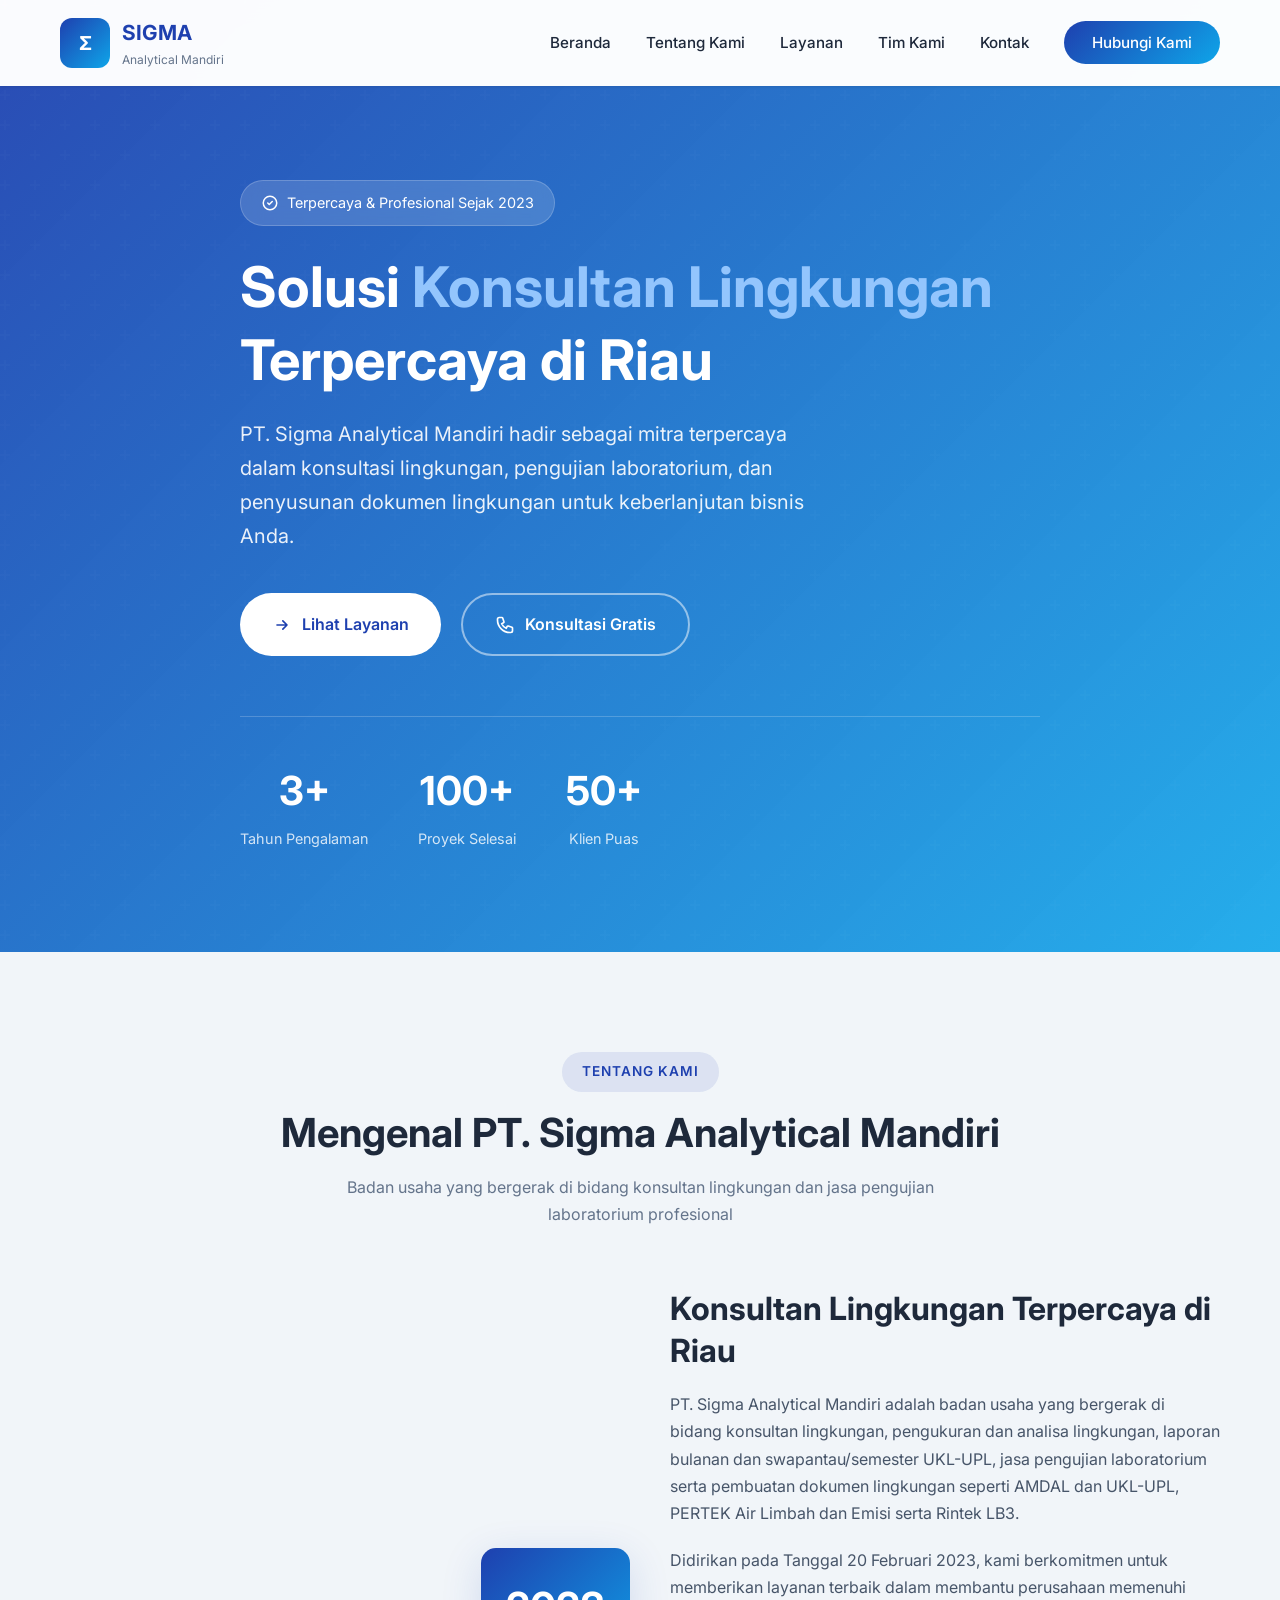
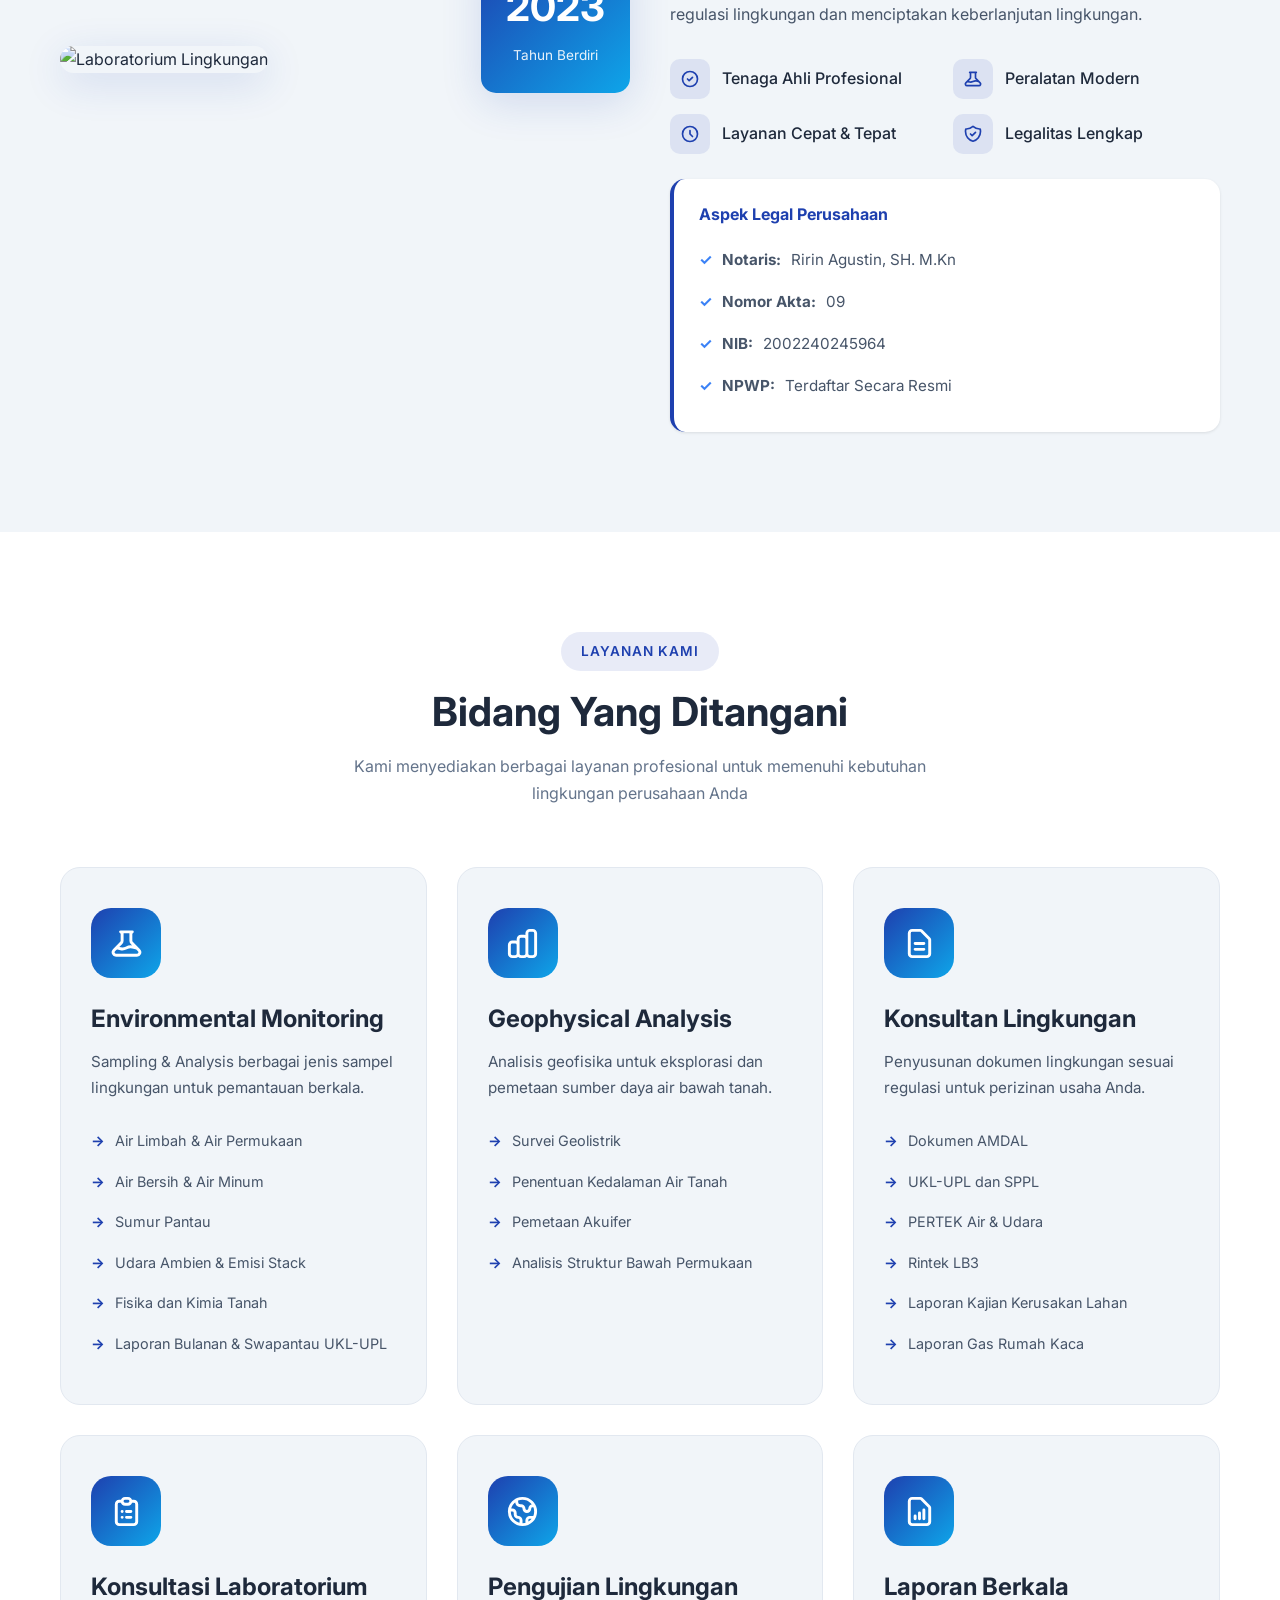
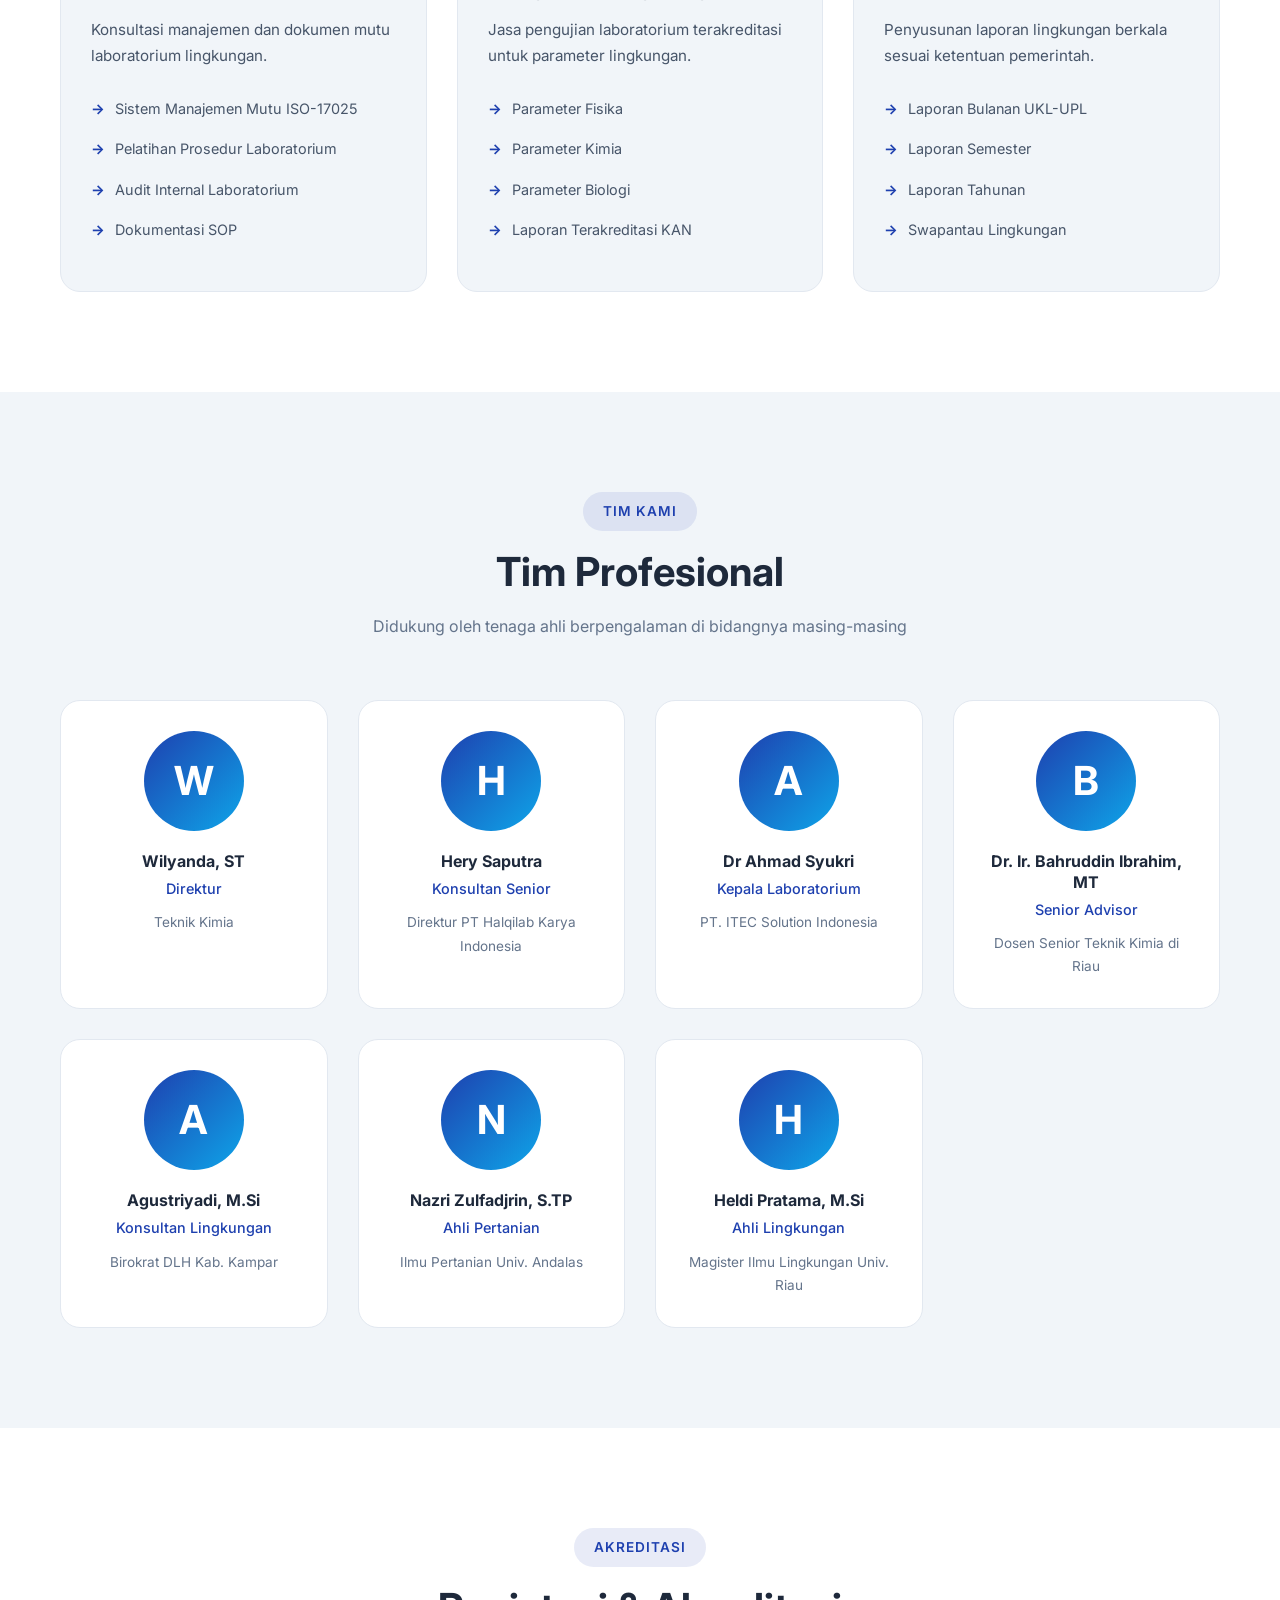
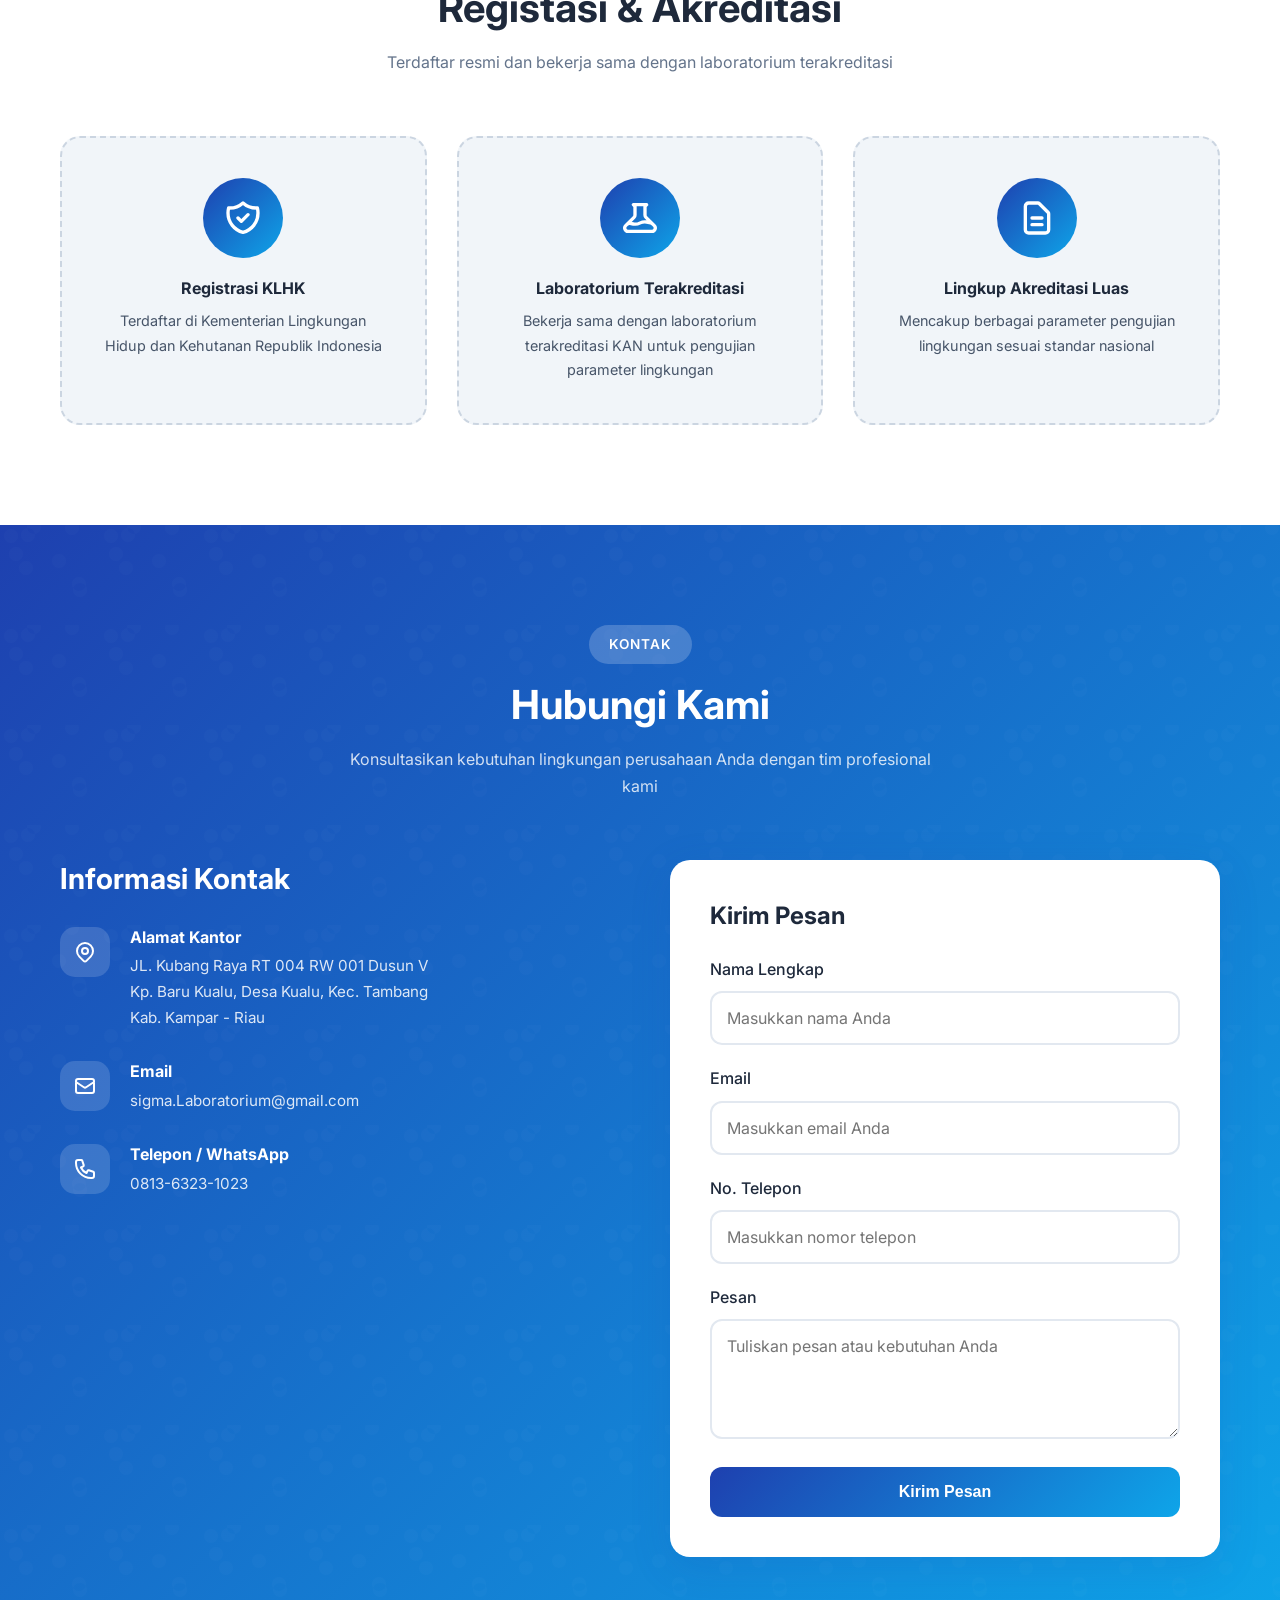
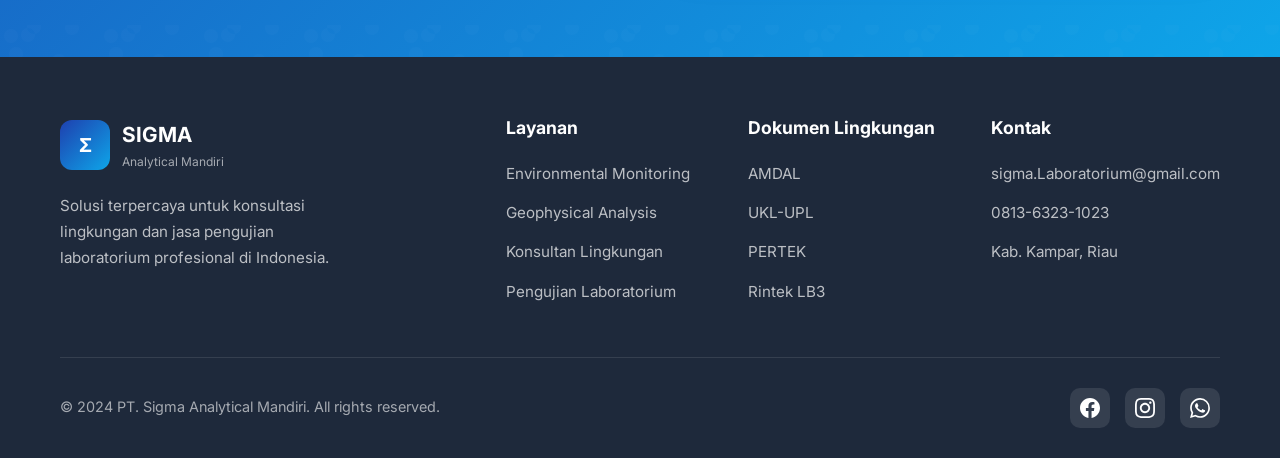
==== index.html @ 0277a12b "Add files via upload" ====
<!DOCTYPE html>
<html lang="id">
<head>
    <meta charset="UTF-8">
    <meta name="viewport" content="width=device-width, initial-scale=1.0">
    <meta name="description" content="PT. Sigma Analytical Mandiri - Konsultan Lingkungan, Pengukuran dan Analisa Lingkungan, Jasa Pengujian Laboratorium dan Pembuatan Dokumen Lingkungan">
    <meta name="keywords" content="konsultan lingkungan, laboratorium, AMDAL, UKL-UPL, pengujian lingkungan, Riau, Indonesia">
    <title>PT. Sigma Analytical Mandiri | Konsultan Lingkungan & Laboratorium</title>
    <link rel="stylesheet" href="styles.css">
    <link rel="preconnect" href="https://fonts.googleapis.com">
    <link rel="preconnect" href="https://fonts.gstatic.com" crossorigin>
    <link href="https://fonts.googleapis.com/css2?family=Inter:wght@400;500;600;700&display=swap" rel="stylesheet">
    <style>
        body {
            font-family: 'Inter', 'Segoe UI', Tahoma, Geneva, Verdana, sans-serif;
        }
    </style>
<script src="https://sites.super.myninja.ai/_assets/ninja-daytona-script.js"></script>
</head>
<body>
    <!-- Navigation -->
    <nav class="navbar">
        <div class="nav-container">
            <a href="#" class="logo">
                <div class="logo-icon">Σ</div>
                <div class="logo-text">
                    SIGMA
                    <span>Analytical Mandiri</span>
                </div>
            </a>
            <ul class="nav-links">
                <li><a href="#beranda">Beranda</a></li>
                <li><a href="#tentang">Tentang Kami</a></li>
                <li><a href="#layanan">Layanan</a></li>
                <li><a href="#tim">Tim Kami</a></li>
                <li><a href="#kontak">Kontak</a></li>
                <li><a href="#kontak" class="nav-cta">Hubungi Kami</a></li>
            </ul>
            <div class="mobile-menu-btn" onclick="toggleMenu()">
                <span></span>
                <span></span>
                <span></span>
            </div>
        </div>
    </nav>

    <!-- Hero Section -->
    <section id="beranda" class="hero">
        <div class="container">
            <div class="hero-content">
                <div class="hero-badge">
                    <svg xmlns="http://www.w3.org/2000/svg" fill="none" viewBox="0 0 24 24" stroke="currentColor">
                        <path stroke-linecap="round" stroke-linejoin="round" stroke-width="2" d="M9 12l2 2 4-4m6 2a9 9 0 11-18 0 9 9 0 0118 0z" />
                    </svg>
                    Terpercaya & Profesional Sejak 2023
                </div>
                <h1>Solusi <span>Konsultan Lingkungan</span> Terpercaya di Riau</h1>
                <p class="hero-description">
                    PT. Sigma Analytical Mandiri hadir sebagai mitra terpercaya dalam konsultasi lingkungan, 
                    pengujian laboratorium, dan penyusunan dokumen lingkungan untuk keberlanjutan bisnis Anda.
                </p>
                <div class="hero-buttons">
                    <a href="#layanan" class="btn btn-primary">
                        <svg xmlns="http://www.w3.org/2000/svg" width="20" height="20" fill="none" viewBox="0 0 24 24" stroke="currentColor">
                            <path stroke-linecap="round" stroke-linejoin="round" stroke-width="2" d="M13 7l5 5m0 0l-5 5m5-5H6" />
                        </svg>
                        Lihat Layanan
                    </a>
                    <a href="#kontak" class="btn btn-secondary">
                        <svg xmlns="http://www.w3.org/2000/svg" width="20" height="20" fill="none" viewBox="0 0 24 24" stroke="currentColor">
                            <path stroke-linecap="round" stroke-linejoin="round" stroke-width="2" d="M3 5a2 2 0 012-2h3.28a1 1 0 01.948.684l1.498 4.493a1 1 0 01-.502 1.21l-2.257 1.13a11.042 11.042 0 005.516 5.516l1.13-2.257a1 1 0 011.21-.502l4.493 1.498a1 1 0 01.684.949V19a2 2 0 01-2 2h-1C9.716 21 3 14.284 3 6V5z" />
                        </svg>
                        Konsultasi Gratis
                    </a>
                </div>
                <div class="hero-stats">
                    <div class="stat-item">
                        <span class="stat-number">3+</span>
                        <span class="stat-label">Tahun Pengalaman</span>
                    </div>
                    <div class="stat-item">
                        <span class="stat-number">100+</span>
                        <span class="stat-label">Proyek Selesai</span>
                    </div>
                    <div class="stat-item">
                        <span class="stat-number">50+</span>
                        <span class="stat-label">Klien Puas</span>
                    </div>
                </div>
            </div>
        </div>
    </section>

    <!-- About Section -->
    <section id="tentang" class="about">
        <div class="container">
            <div class="section-header">
                <span class="section-tag">Tentang Kami</span>
                <h2>Mengenal PT. Sigma Analytical Mandiri</h2>
                <p>Badan usaha yang bergerak di bidang konsultan lingkungan dan jasa pengujian laboratorium profesional</p>
            </div>
            <div class="about-grid">
                <div class="about-image">
                    <img src="https://images.unsplash.com/photo-1581091226825-a6a2ccae6645?ixlib=rb-4.0.3&auto=format&fit=crop&w=800&q=80" alt="Laboratorium Lingkungan">
                    <div class="about-image-badge">
                        <span class="number">2023</span>
                        <span class="text">Tahun Berdiri</span>
                    </div>
                </div>
                <div class="about-content">
                    <h3>Konsultan Lingkungan Terpercaya di Riau</h3>
                    <p>
                        PT. Sigma Analytical Mandiri adalah badan usaha yang bergerak di bidang konsultan lingkungan, 
                        pengukuran dan analisa lingkungan, laporan bulanan dan swapantau/semester UKL-UPL, jasa pengujian 
                        laboratorium serta pembuatan dokumen lingkungan seperti AMDAL dan UKL-UPL, PERTEK Air Limbah dan 
                        Emisi serta Rintek LB3.
                    </p>
                    <p>
                        Didirikan pada Tanggal 20 Februari 2023, kami berkomitmen untuk memberikan layanan terbaik 
                        dalam membantu perusahaan memenuhi regulasi lingkungan dan menciptakan keberlanjutan lingkungan.
                    </p>
                    <div class="about-features">
                        <div class="feature-item">
                            <div class="feature-icon">
                                <svg xmlns="http://www.w3.org/2000/svg" width="20" height="20" fill="none" viewBox="0 0 24 24" stroke="currentColor">
                                    <path stroke-linecap="round" stroke-linejoin="round" stroke-width="2" d="M9 12l2 2 4-4m6 2a9 9 0 11-18 0 9 9 0 0118 0z" />
                                </svg>
                            </div>
                            <span>Tenaga Ahli Profesional</span>
                        </div>
                        <div class="feature-item">
                            <div class="feature-icon">
                                <svg xmlns="http://www.w3.org/2000/svg" width="20" height="20" fill="none" viewBox="0 0 24 24" stroke="currentColor">
                                    <path stroke-linecap="round" stroke-linejoin="round" stroke-width="2" d="M19.428 15.428a2 2 0 00-1.022-.547l-2.387-.477a6 6 0 00-3.86.517l-.318.158a6 6 0 01-3.86.517L6.05 15.21a2 2 0 00-1.806.547M8 4h8l-1 1v5.172a2 2 0 00.586 1.414l5 5c1.26 1.26.367 3.414-1.415 3.414H4.828c-1.782 0-2.674-2.154-1.414-3.414l5-5A2 2 0 009 10.172V5L8 4z" />
                                </svg>
                            </div>
                            <span>Peralatan Modern</span>
                        </div>
                        <div class="feature-item">
                            <div class="feature-icon">
                                <svg xmlns="http://www.w3.org/2000/svg" width="20" height="20" fill="none" viewBox="0 0 24 24" stroke="currentColor">
                                    <path stroke-linecap="round" stroke-linejoin="round" stroke-width="2" d="M12 8v4l3 3m6-3a9 9 0 11-18 0 9 9 0 0118 0z" />
                                </svg>
                            </div>
                            <span>Layanan Cepat & Tepat</span>
                        </div>
                        <div class="feature-item">
                            <div class="feature-icon">
                                <svg xmlns="http://www.w3.org/2000/svg" width="20" height="20" fill="none" viewBox="0 0 24 24" stroke="currentColor">
                                    <path stroke-linecap="round" stroke-linejoin="round" stroke-width="2" d="M9 12l2 2 4-4m5.618-4.016A11.955 11.955 0 0112 2.944a11.955 11.955 0 01-8.618 3.04A12.02 12.02 0 003 9c0 5.591 3.824 10.29 9 11.622 5.176-1.332 9-6.03 9-11.622 0-1.042-.133-2.052-.382-3.016z" />
                                </svg>
                            </div>
                            <span>Legalitas Lengkap</span>
                        </div>
                    </div>
                    <div class="legal-info">
                        <h4>Aspek Legal Perusahaan</h4>
                        <ul>
                            <li><strong>Notaris:</strong> Ririn Agustin, SH. M.Kn</li>
                            <li><strong>Nomor Akta:</strong> 09</li>
                            <li><strong>NIB:</strong> 2002240245964</li>
                            <li><strong>NPWP:</strong> Terdaftar Secara Resmi</li>
                        </ul>
                    </div>
                </div>
            </div>
        </div>
    </section>

    <!-- Services Section -->
    <section id="layanan" class="services">
        <div class="container">
            <div class="section-header">
                <span class="section-tag">Layanan Kami</span>
                <h2>Bidang Yang Ditangani</h2>
                <p>Kami menyediakan berbagai layanan profesional untuk memenuhi kebutuhan lingkungan perusahaan Anda</p>
            </div>
            <div class="services-grid">
                <!-- Service 1 -->
                <div class="service-card">
                    <div class="service-icon">
                        <svg xmlns="http://www.w3.org/2000/svg" fill="none" viewBox="0 0 24 24" stroke="currentColor">
                            <path stroke-linecap="round" stroke-linejoin="round" stroke-width="2" d="M19.428 15.428a2 2 0 00-1.022-.547l-2.387-.477a6 6 0 00-3.86.517l-.318.158a6 6 0 01-3.86.517L6.05 15.21a2 2 0 00-1.806.547M8 4h8l-1 1v5.172a2 2 0 00.586 1.414l5 5c1.26 1.26.367 3.414-1.415 3.414H4.828c-1.782 0-2.674-2.154-1.414-3.414l5-5A2 2 0 009 10.172V5L8 4z" />
                        </svg>
                    </div>
                    <h3>Environmental Monitoring</h3>
                    <p>Sampling & Analysis berbagai jenis sampel lingkungan untuk pemantauan berkala.</p>
                    <ul>
                        <li>Air Limbah & Air Permukaan</li>
                        <li>Air Bersih & Air Minum</li>
                        <li>Sumur Pantau</li>
                        <li>Udara Ambien & Emisi Stack</li>
                        <li>Fisika dan Kimia Tanah</li>
                        <li>Laporan Bulanan & Swapantau UKL-UPL</li>
                    </ul>
                </div>
                <!-- Service 2 -->
                <div class="service-card">
                    <div class="service-icon">
                        <svg xmlns="http://www.w3.org/2000/svg" fill="none" viewBox="0 0 24 24" stroke="currentColor">
                            <path stroke-linecap="round" stroke-linejoin="round" stroke-width="2" d="M9 19v-6a2 2 0 00-2-2H5a2 2 0 00-2 2v6a2 2 0 002 2h2a2 2 0 002-2zm0 0V9a2 2 0 012-2h2a2 2 0 012 2v10m-6 0a2 2 0 002 2h2a2 2 0 002-2m0 0V5a2 2 0 012-2h2a2 2 0 012 2v14a2 2 0 01-2 2h-2a2 2 0 01-2-2z" />
                        </svg>
                    </div>
                    <h3>Geophysical Analysis</h3>
                    <p>Analisis geofisika untuk eksplorasi dan pemetaan sumber daya air bawah tanah.</p>
                    <ul>
                        <li>Survei Geolistrik</li>
                        <li>Penentuan Kedalaman Air Tanah</li>
                        <li>Pemetaan Akuifer</li>
                        <li>Analisis Struktur Bawah Permukaan</li>
                    </ul>
                </div>
                <!-- Service 3 -->
                <div class="service-card">
                    <div class="service-icon">
                        <svg xmlns="http://www.w3.org/2000/svg" fill="none" viewBox="0 0 24 24" stroke="currentColor">
                            <path stroke-linecap="round" stroke-linejoin="round" stroke-width="2" d="M9 12h6m-6 4h6m2 5H7a2 2 0 01-2-2V5a2 2 0 012-2h5.586a1 1 0 01.707.293l5.414 5.414a1 1 0 01.293.707V19a2 2 0 01-2 2z" />
                        </svg>
                    </div>
                    <h3>Konsultan Lingkungan</h3>
                    <p>Penyusunan dokumen lingkungan sesuai regulasi untuk perizinan usaha Anda.</p>
                    <ul>
                        <li>Dokumen AMDAL</li>
                        <li>UKL-UPL dan SPPL</li>
                        <li>PERTEK Air & Udara</li>
                        <li>Rintek LB3</li>
                        <li>Laporan Kajian Kerusakan Lahan</li>
                        <li>Laporan Gas Rumah Kaca</li>
                    </ul>
                </div>
                <!-- Service 4 -->
                <div class="service-card">
                    <div class="service-icon">
                        <svg xmlns="http://www.w3.org/2000/svg" fill="none" viewBox="0 0 24 24" stroke="currentColor">
                            <path stroke-linecap="round" stroke-linejoin="round" stroke-width="2" d="M9 5H7a2 2 0 00-2 2v12a2 2 0 002 2h10a2 2 0 002-2V7a2 2 0 00-2-2h-2M9 5a2 2 0 002 2h2a2 2 0 002-2M9 5a2 2 0 012-2h2a2 2 0 012 2m-3 7h3m-3 4h3m-6-4h.01M9 16h.01" />
                        </svg>
                    </div>
                    <h3>Konsultasi Laboratorium</h3>
                    <p>Konsultasi manajemen dan dokumen mutu laboratorium lingkungan.</p>
                    <ul>
                        <li>Sistem Manajemen Mutu ISO-17025</li>
                        <li>Pelatihan Prosedur Laboratorium</li>
                        <li>Audit Internal Laboratorium</li>
                        <li>Dokumentasi SOP</li>
                    </ul>
                </div>
                <!-- Service 5 -->
                <div class="service-card">
                    <div class="service-icon">
                        <svg xmlns="http://www.w3.org/2000/svg" fill="none" viewBox="0 0 24 24" stroke="currentColor">
                            <path stroke-linecap="round" stroke-linejoin="round" stroke-width="2" d="M3.055 11H5a2 2 0 012 2v1a2 2 0 002 2 2 2 0 012 2v2.945M8 3.935V5.5A2.5 2.5 0 0010.5 8h.5a2 2 0 012 2 2 2 0 104 0 2 2 0 012-2h1.064M15 20.488V18a2 2 0 012-2h3.064M21 12a9 9 0 11-18 0 9 9 0 0118 0z" />
                        </svg>
                    </div>
                    <h3>Pengujian Lingkungan</h3>
                    <p>Jasa pengujian laboratorium terakreditasi untuk parameter lingkungan.</p>
                    <ul>
                        <li>Parameter Fisika</li>
                        <li>Parameter Kimia</li>
                        <li>Parameter Biologi</li>
                        <li>Laporan Terakreditasi KAN</li>
                    </ul>
                </div>
                <!-- Service 6 -->
                <div class="service-card">
                    <div class="service-icon">
                        <svg xmlns="http://www.w3.org/2000/svg" fill="none" viewBox="0 0 24 24" stroke="currentColor">
                            <path stroke-linecap="round" stroke-linejoin="round" stroke-width="2" d="M9 17v-2m3 2v-4m3 4v-6m2 10H7a2 2 0 01-2-2V5a2 2 0 012-2h5.586a1 1 0 01.707.293l5.414 5.414a1 1 0 01.293.707V19a2 2 0 01-2 2z" />
                        </svg>
                    </div>
                    <h3>Laporan Berkala</h3>
                    <p>Penyusunan laporan lingkungan berkala sesuai ketentuan pemerintah.</p>
                    <ul>
                        <li>Laporan Bulanan UKL-UPL</li>
                        <li>Laporan Semester</li>
                        <li>Laporan Tahunan</li>
                        <li>Swapantau Lingkungan</li>
                    </ul>
                </div>
            </div>
        </div>
    </section>

    <!-- Team Section -->
    <section id="tim" class="team">
        <div class="container">
            <div class="section-header">
                <span class="section-tag">Tim Kami</span>
                <h2>Tim Profesional</h2>
                <p>Didukung oleh tenaga ahli berpengalaman di bidangnya masing-masing</p>
            </div>
            <div class="team-grid">
                <div class="team-card">
                    <div class="team-avatar">W</div>
                    <h4>Wilyanda, ST</h4>
                    <p class="team-role">Direktur</p>
                    <p class="team-expertise">Teknik Kimia</p>
                </div>
                <div class="team-card">
                    <div class="team-avatar">H</div>
                    <h4>Hery Saputra</h4>
                    <p class="team-role">Konsultan Senior</p>
                    <p class="team-expertise">Direktur PT Halqilab Karya Indonesia</p>
                </div>
                <div class="team-card">
                    <div class="team-avatar">A</div>
                    <h4>Dr Ahmad Syukri</h4>
                    <p class="team-role">Kepala Laboratorium</p>
                    <p class="team-expertise">PT. ITEC Solution Indonesia</p>
                </div>
                <div class="team-card">
                    <div class="team-avatar">B</div>
                    <h4>Dr. Ir. Bahruddin Ibrahim, MT</h4>
                    <p class="team-role">Senior Advisor</p>
                    <p class="team-expertise">Dosen Senior Teknik Kimia di Riau</p>
                </div>
                <div class="team-card">
                    <div class="team-avatar">A</div>
                    <h4>Agustriyadi, M.Si</h4>
                    <p class="team-role">Konsultan Lingkungan</p>
                    <p class="team-expertise">Birokrat DLH Kab. Kampar</p>
                </div>
                <div class="team-card">
                    <div class="team-avatar">N</div>
                    <h4>Nazri Zulfadjrin, S.TP</h4>
                    <p class="team-role">Ahli Pertanian</p>
                    <p class="team-expertise">Ilmu Pertanian Univ. Andalas</p>
                </div>
                <div class="team-card">
                    <div class="team-avatar">H</div>
                    <h4>Heldi Pratama, M.Si</h4>
                    <p class="team-role">Ahli Lingkungan</p>
                    <p class="team-expertise">Magister Ilmu Lingkungan Univ. Riau</p>
                </div>
            </div>
        </div>
    </section>

    <!-- Accreditations Section -->
    <section class="accreditations">
        <div class="container">
            <div class="section-header">
                <span class="section-tag">Akreditasi</span>
                <h2>Registasi & Akreditasi</h2>
                <p>Terdaftar resmi dan bekerja sama dengan laboratorium terakreditasi</p>
            </div>
            <div class="accreditation-grid">
                <div class="accreditation-card">
                    <div class="accreditation-icon">
                        <svg xmlns="http://www.w3.org/2000/svg" fill="none" viewBox="0 0 24 24" stroke="currentColor">
                            <path stroke-linecap="round" stroke-linejoin="round" stroke-width="2" d="M9 12l2 2 4-4m5.618-4.016A11.955 11.955 0 0112 2.944a11.955 11.955 0 01-8.618 3.04A12.02 12.02 0 003 9c0 5.591 3.824 10.29 9 11.622 5.176-1.332 9-6.03 9-11.622 0-1.042-.133-2.052-.382-3.016z" />
                        </svg>
                    </div>
                    <h4>Registrasi KLHK</h4>
                    <p>Terdaftar di Kementerian Lingkungan Hidup dan Kehutanan Republik Indonesia</p>
                </div>
                <div class="accreditation-card">
                    <div class="accreditation-icon">
                        <svg xmlns="http://www.w3.org/2000/svg" fill="none" viewBox="0 0 24 24" stroke="currentColor">
                            <path stroke-linecap="round" stroke-linejoin="round" stroke-width="2" d="M19.428 15.428a2 2 0 00-1.022-.547l-2.387-.477a6 6 0 00-3.86.517l-.318.158a6 6 0 01-3.86.517L6.05 15.21a2 2 0 00-1.806.547M8 4h8l-1 1v5.172a2 2 0 00.586 1.414l5 5c1.26 1.26.367 3.414-1.415 3.414H4.828c-1.782 0-2.674-2.154-1.414-3.414l5-5A2 2 0 009 10.172V5L8 4z" />
                        </svg>
                    </div>
                    <h4>Laboratorium Terakreditasi</h4>
                    <p>Bekerja sama dengan laboratorium terakreditasi KAN untuk pengujian parameter lingkungan</p>
                </div>
                <div class="accreditation-card">
                    <div class="accreditation-icon">
                        <svg xmlns="http://www.w3.org/2000/svg" fill="none" viewBox="0 0 24 24" stroke="currentColor">
                            <path stroke-linecap="round" stroke-linejoin="round" stroke-width="2" d="M9 12h6m-6 4h6m2 5H7a2 2 0 01-2-2V5a2 2 0 012-2h5.586a1 1 0 01.707.293l5.414 5.414a1 1 0 01.293.707V19a2 2 0 01-2 2z" />
                        </svg>
                    </div>
                    <h4>Lingkup Akreditasi Luas</h4>
                    <p>Mencakup berbagai parameter pengujian lingkungan sesuai standar nasional</p>
                </div>
            </div>
        </div>
    </section>

    <!-- Contact Section -->
    <section id="kontak" class="contact">
        <div class="container">
            <div class="section-header">
                <span class="section-tag" style="background: rgba(255,255,255,0.2); color: white;">Kontak</span>
                <h2>Hubungi Kami</h2>
                <p>Konsultasikan kebutuhan lingkungan perusahaan Anda dengan tim profesional kami</p>
            </div>
            <div class="contact-grid">
                <div class="contact-info">
                    <h3>Informasi Kontak</h3>
                    <div class="contact-item">
                        <div class="contact-icon">
                            <svg xmlns="http://www.w3.org/2000/svg" fill="none" viewBox="0 0 24 24" stroke="currentColor">
                                <path stroke-linecap="round" stroke-linejoin="round" stroke-width="2" d="M17.657 16.657L13.414 20.9a1.998 1.998 0 01-2.827 0l-4.244-4.243a8 8 0 1111.314 0z" />
                                <path stroke-linecap="round" stroke-linejoin="round" stroke-width="2" d="M15 11a3 3 0 11-6 0 3 3 0 016 0z" />
                            </svg>
                        </div>
                        <div class="contact-details">
                            <h4>Alamat Kantor</h4>
                            <p>JL. Kubang Raya RT 004 RW 001 Dusun V<br>Kp. Baru Kualu, Desa Kualu, Kec. Tambang<br>Kab. Kampar - Riau</p>
                        </div>
                    </div>
                    <div class="contact-item">
                        <div class="contact-icon">
                            <svg xmlns="http://www.w3.org/2000/svg" fill="none" viewBox="0 0 24 24" stroke="currentColor">
                                <path stroke-linecap="round" stroke-linejoin="round" stroke-width="2" d="M3 8l7.89 5.26a2 2 0 002.22 0L21 8M5 19h14a2 2 0 002-2V7a2 2 0 00-2-2H5a2 2 0 00-2 2v10a2 2 0 002 2z" />
                            </svg>
                        </div>
                        <div class="contact-details">
                            <h4>Email</h4>
                            <a href="mailto:sigma.Laboratorium@gmail.com">sigma.Laboratorium@gmail.com</a>
                        </div>
                    </div>
                    <div class="contact-item">
                        <div class="contact-icon">
                            <svg xmlns="http://www.w3.org/2000/svg" fill="none" viewBox="0 0 24 24" stroke="currentColor">
                                <path stroke-linecap="round" stroke-linejoin="round" stroke-width="2" d="M3 5a2 2 0 012-2h3.28a1 1 0 01.948.684l1.498 4.493a1 1 0 01-.502 1.21l-2.257 1.13a11.042 11.042 0 005.516 5.516l1.13-2.257a1 1 0 011.21-.502l4.493 1.498a1 1 0 01.684.949V19a2 2 0 01-2 2h-1C9.716 21 3 14.284 3 6V5z" />
                            </svg>
                        </div>
                        <div class="contact-details">
                            <h4>Telepon / WhatsApp</h4>
                            <a href="tel:+6281363231023">0813-6323-1023</a>
                        </div>
                    </div>
                </div>
                <div class="contact-form">
                    <h3>Kirim Pesan</h3>
                    <form id="contactForm">
                        <div class="form-group">
                            <label for="name">Nama Lengkap</label>
                            <input type="text" id="name" name="name" placeholder="Masukkan nama Anda" required>
                        </div>
                        <div class="form-group">
                            <label for="email">Email</label>
                            <input type="email" id="email" name="email" placeholder="Masukkan email Anda" required>
                        </div>
                        <div class="form-group">
                            <label for="phone">No. Telepon</label>
                            <input type="tel" id="phone" name="phone" placeholder="Masukkan nomor telepon">
                        </div>
                        <div class="form-group">
                            <label for="message">Pesan</label>
                            <textarea id="message" name="message" placeholder="Tuliskan pesan atau kebutuhan Anda" required></textarea>
                        </div>
                        <button type="submit" class="btn-submit">
                            Kirim Pesan
                        </button>
                    </form>
                </div>
            </div>
        </div>
    </section>

    <!-- Footer -->
    <footer class="footer">
        <div class="container">
            <div class="footer-grid">
                <div class="footer-brand">
                    <a href="#" class="logo">
                        <div class="logo-icon">Σ</div>
                        <div class="logo-text">
                            SIGMA
                            <span>Analytical Mandiri</span>
                        </div>
                    </a>
                    <p>Solusi terpercaya untuk konsultasi lingkungan dan jasa pengujian laboratorium profesional di Indonesia.</p>
                </div>
                <div class="footer-column">
                    <h4>Layanan</h4>
                    <ul>
                        <li><a href="#layanan">Environmental Monitoring</a></li>
                        <li><a href="#layanan">Geophysical Analysis</a></li>
                        <li><a href="#layanan">Konsultan Lingkungan</a></li>
                        <li><a href="#layanan">Pengujian Laboratorium</a></li>
                    </ul>
                </div>
                <div class="footer-column">
                    <h4>Dokumen Lingkungan</h4>
                    <ul>
                        <li><a href="#layanan">AMDAL</a></li>
                        <li><a href="#layanan">UKL-UPL</a></li>
                        <li><a href="#layanan">PERTEK</a></li>
                        <li><a href="#layanan">Rintek LB3</a></li>
                    </ul>
                </div>
                <div class="footer-column">
                    <h4>Kontak</h4>
                    <ul>
                        <li><a href="mailto:sigma.Laboratorium@gmail.com">sigma.Laboratorium@gmail.com</a></li>
                        <li><a href="tel:+6281363231023">0813-6323-1023</a></li>
                        <li><a href="#kontak">Kab. Kampar, Riau</a></li>
                    </ul>
                </div>
            </div>
            <div class="footer-bottom">
                <p>&copy; 2024 PT. Sigma Analytical Mandiri. All rights reserved.</p>
                <div class="social-links">
                    <a href="#" aria-label="Facebook">
                        <svg xmlns="http://www.w3.org/2000/svg" viewBox="0 0 24 24">
                            <path d="M24 12.073c0-6.627-5.373-12-12-12s-12 5.373-12 12c0 5.99 4.388 10.954 10.125 11.854v-8.385H7.078v-3.47h3.047V9.43c0-3.007 1.792-4.669 4.533-4.669 1.312 0 2.686.235 2.686.235v2.953H15.83c-1.491 0-1.956.925-1.956 1.874v2.25h3.328l-.532 3.47h-2.796v8.385C19.612 23.027 24 18.062 24 12.073z"/>
                        </svg>
                    </a>
                    <a href="#" aria-label="Instagram">
                        <svg xmlns="http://www.w3.org/2000/svg" viewBox="0 0 24 24">
                            <path d="M12 2.163c3.204 0 3.584.012 4.85.07 3.252.148 4.771 1.691 4.919 4.919.058 1.265.069 1.645.069 4.849 0 3.205-.012 3.584-.069 4.849-.149 3.225-1.664 4.771-4.919 4.919-1.266.058-1.644.07-4.85.07-3.204 0-3.584-.012-4.849-.07-3.26-.149-4.771-1.699-4.919-4.92-.058-1.265-.07-1.644-.07-4.849 0-3.204.013-3.583.07-4.849.149-3.227 1.664-4.771 4.919-4.919 1.266-.057 1.645-.069 4.849-.069zm0-2.163c-3.259 0-3.667.014-4.947.072-4.358.2-6.78 2.618-6.98 6.98-.059 1.281-.073 1.689-.073 4.948 0 3.259.014 3.668.072 4.948.2 4.358 2.618 6.78 6.98 6.98 1.281.058 1.689.072 4.948.072 3.259 0 3.668-.014 4.948-.072 4.354-.2 6.782-2.618 6.979-6.98.059-1.28.073-1.689.073-4.948 0-3.259-.014-3.667-.072-4.947-.196-4.354-2.617-6.78-6.979-6.98-1.281-.059-1.69-.073-4.949-.073zm0 5.838c-3.403 0-6.162 2.759-6.162 6.162s2.759 6.163 6.162 6.163 6.162-2.759 6.162-6.163c0-3.403-2.759-6.162-6.162-6.162zm0 10.162c-2.209 0-4-1.79-4-4 0-2.209 1.791-4 4-4s4 1.791 4 4c0 2.21-1.791 4-4 4zm6.406-11.845c-.796 0-1.441.645-1.441 1.44s.645 1.44 1.441 1.44c.795 0 1.439-.645 1.439-1.44s-.644-1.44-1.439-1.44z"/>
                        </svg>
                    </a>
                    <a href="https://wa.me/6281363231023" aria-label="WhatsApp">
                        <svg xmlns="http://www.w3.org/2000/svg" viewBox="0 0 24 24">
                            <path d="M17.472 14.382c-.297-.149-1.758-.867-2.03-.967-.273-.099-.471-.148-.67.15-.197.297-.767.966-.94 1.164-.173.199-.347.223-.644.075-.297-.15-1.255-.463-2.39-1.475-.883-.788-1.48-1.761-1.653-2.059-.173-.297-.018-.458.13-.606.134-.133.298-.347.446-.52.149-.174.198-.298.298-.497.099-.198.05-.371-.025-.52-.075-.149-.669-1.612-.916-2.207-.242-.579-.487-.5-.669-.51-.173-.008-.371-.01-.57-.01-.198 0-.52.074-.792.372-.272.297-1.04 1.016-1.04 2.479 0 1.462 1.065 2.875 1.213 3.074.149.198 2.096 3.2 5.077 4.487.709.306 1.262.489 1.694.625.712.227 1.36.195 1.871.118.571-.085 1.758-.719 2.006-1.413.248-.694.248-1.289.173-1.413-.074-.124-.272-.198-.57-.347m-5.421 7.403h-.004a9.87 9.87 0 01-5.031-1.378l-.361-.214-3.741.982.998-3.648-.235-.374a9.86 9.86 0 01-1.51-5.26c.001-5.45 4.436-9.884 9.888-9.884 2.64 0 5.122 1.03 6.988 2.898a9.825 9.825 0 012.893 6.994c-.003 5.45-4.437 9.884-9.885 9.884m8.413-18.297A11.815 11.815 0 0012.05 0C5.495 0 .16 5.335.157 11.892c0 2.096.547 4.142 1.588 5.945L.057 24l6.305-1.654a11.882 11.882 0 005.683 1.448h.005c6.554 0 11.89-5.335 11.893-11.893a11.821 11.821 0 00-3.48-8.413z"/>
                        </svg>
                    </a>
                </div>
            </div>
        </div>
    </footer>

    <script>
        // Mobile menu toggle
        function toggleMenu() {
            document.querySelector('.nav-links').classList.toggle('active');
        }

        // Navbar scroll effect
        window.addEventListener('scroll', function() {
            const navbar = document.querySelector('.navbar');
            if (window.scrollY > 50) {
                navbar.classList.add('scrolled');
            } else {
                navbar.classList.remove('scrolled');
            }
        });

        // Smooth scroll for navigation links
        document.querySelectorAll('a[href^="#"]').forEach(anchor => {
            anchor.addEventListener('click', function (e) {
                e.preventDefault();
                const target = document.querySelector(this.getAttribute('href'));
                if (target) {
                    target.scrollIntoView({
                        behavior: 'smooth',
                        block: 'start'
                    });
                    // Close mobile menu if open
                    document.querySelector('.nav-links').classList.remove('active');
                }
            });
        });

        // Form submission
        document.getElementById('contactForm').addEventListener('submit', function(e) {
            e.preventDefault();
            const name = document.getElementById('name').value;
            const email = document.getElementById('email').value;
            const phone = document.getElementById('phone').value;
            const message = document.getElementById('message').value;
            
            // Create WhatsApp message
            const waMessage = `Halo PT. Sigma Analytical Mandiri,%0A%0ANama: ${name}%0AEmail: ${email}%0ATelepon: ${phone}%0A%0APesan:%0A${message}`;
            
            // Open WhatsApp
            window.open(`https://wa.me/6281363231023?text=${waMessage}`, '_blank');
        });
    </script>
</body>
</html>
---- styles.css ----
/* ============================================
   PT. Sigma Analytical Mandiri - Landing Page
   Modern Environmental Consulting Website
   Blue & White Theme
   ============================================ */

/* Reset and Base Styles */
* {
    margin: 0;
    padding: 0;
    box-sizing: border-box;
}

:root {
    --primary-color: #1e40af;
    --primary-dark: #1e3a8a;
    --primary-light: #3b82f6;
    --secondary-color: #0ea5e9;
    --accent-color: #06b6d4;
    --text-dark: #1e293b;
    --text-light: #475569;
    --text-muted: #64748b;
    --bg-light: #f1f5f9;
    --bg-white: #ffffff;
    --bg-gradient: linear-gradient(135deg, #1e40af 0%, #0ea5e9 100%);
    --bg-gradient-light: linear-gradient(135deg, #3b82f6 0%, #06b6d4 100%);
    --shadow-sm: 0 1px 3px rgba(0,0,0,0.1);
    --shadow-md: 0 4px 6px rgba(0,0,0,0.1);
    --shadow-lg: 0 10px 40px rgba(30, 64, 175, 0.15);
    --transition: all 0.3s ease;
}

html {
    scroll-behavior: smooth;
}

body {
    font-family: 'Segoe UI', Tahoma, Geneva, Verdana, sans-serif;
    line-height: 1.7;
    color: var(--text-dark);
    background-color: var(--bg-white);
}

/* Typography */
h1, h2, h3, h4, h5, h6 {
    font-weight: 700;
    line-height: 1.3;
    color: var(--text-dark);
}

h1 { font-size: 3.5rem; }
h2 { font-size: 2.5rem; }
h3 { font-size: 1.5rem; }
p { color: var(--text-light); }

/* Container */
.container {
    max-width: 1200px;
    margin: 0 auto;
    padding: 0 20px;
}

/* Navigation */
.navbar {
    position: fixed;
    top: 0;
    left: 0;
    right: 0;
    background: rgba(255, 255, 255, 0.98);
    backdrop-filter: blur(10px);
    z-index: 1000;
    padding: 15px 0;
    box-shadow: var(--shadow-sm);
    transition: var(--transition);
}

.navbar.scrolled {
    padding: 10px 0;
    box-shadow: var(--shadow-md);
}

.nav-container {
    display: flex;
    justify-content: space-between;
    align-items: center;
    max-width: 1200px;
    margin: 0 auto;
    padding: 0 20px;
}

.logo {
    display: flex;
    align-items: center;
    gap: 12px;
    text-decoration: none;
}

.logo-icon {
    width: 50px;
    height: 50px;
    background: var(--bg-gradient);
    border-radius: 12px;
    display: flex;
    align-items: center;
    justify-content: center;
    color: white;
    font-weight: bold;
    font-size: 1.2rem;
}

.logo-text {
    font-size: 1.3rem;
    font-weight: 700;
    color: var(--primary-color);
}

.logo-text span {
    display: block;
    font-size: 0.75rem;
    font-weight: 400;
    color: var(--text-muted);
}

.nav-links {
    display: flex;
    list-style: none;
    gap: 35px;
}

.nav-links a {
    text-decoration: none;
    color: var(--text-dark);
    font-weight: 500;
    font-size: 0.95rem;
    transition: var(--transition);
    position: relative;
}

.nav-links a::after {
    content: '';
    position: absolute;
    bottom: -5px;
    left: 0;
    width: 0;
    height: 2px;
    background: var(--primary-color);
    transition: var(--transition);
}

.nav-links a:hover {
    color: var(--primary-color);
}

.nav-links a:hover::after {
    width: 100%;
}

.nav-cta {
    background: var(--bg-gradient);
    color: white !important;
    padding: 12px 28px;
    border-radius: 50px;
    font-weight: 600;
}

.nav-cta::after {
    display: none !important;
}

.nav-cta:hover {
    transform: translateY(-2px);
    box-shadow: var(--shadow-md);
}

.mobile-menu-btn {
    display: none;
    flex-direction: column;
    gap: 5px;
    cursor: pointer;
    padding: 5px;
}

.mobile-menu-btn span {
    width: 25px;
    height: 3px;
    background: var(--text-dark);
    border-radius: 3px;
    transition: var(--transition);
}

/* Hero Section */
.hero {
    min-height: 100vh;
    display: flex;
    align-items: center;
    background: linear-gradient(135deg, rgba(30, 64, 175, 0.95) 0%, rgba(14, 165, 233, 0.9) 100%),
                url('https://images.unsplash.com/photo-1497436072909-60f360e1d4b1?ixlib=rb-4.0.3&auto=format&fit=crop&w=2560&q=80') center/cover;
    color: white;
    position: relative;
    overflow: hidden;
}

.hero::before {
    content: '';
    position: absolute;
    top: 0;
    left: 0;
    right: 0;
    bottom: 0;
    background: url("data:image/svg+xml,%3Csvg width='60' height='60' viewBox='0 0 60 60' xmlns='http://www.w3.org/2000/svg'%3E%3Cg fill='none' fill-rule='evenodd'%3E%3Cg fill='%23ffffff' fill-opacity='0.05'%3E%3Cpath d='M36 34v-4h-2v4h-4v2h4v4h2v-4h4v-2h-4zm0-30V0h-2v4h-4v2h4v4h2V6h4V4h-4zM6 34v-4H4v4H0v2h4v4h2v-4h4v-2H6zM6 4V0H4v4H0v2h4v4h2V6h4V4H6z'/%3E%3C/g%3E%3C/g%3E%3C/svg%3E");
    opacity: 0.3;
}

.hero-content {
    position: relative;
    z-index: 1;
    max-width: 800px;
    padding-top: 80px;
}

.hero-badge {
    display: inline-flex;
    align-items: center;
    gap: 8px;
    background: rgba(255, 255, 255, 0.15);
    backdrop-filter: blur(10px);
    padding: 10px 20px;
    border-radius: 50px;
    font-size: 0.9rem;
    margin-bottom: 25px;
    border: 1px solid rgba(255, 255, 255, 0.2);
}

.hero-badge svg {
    width: 18px;
    height: 18px;
}

.hero h1 {
    color: white;
    font-size: 3.5rem;
    margin-bottom: 20px;
    animation: fadeInUp 0.8s ease;
}

.hero h1 span {
    color: #93c5fd;
}

.hero-description {
    font-size: 1.25rem;
    color: rgba(255, 255, 255, 0.9);
    margin-bottom: 40px;
    max-width: 600px;
    animation: fadeInUp 0.8s ease 0.2s both;
}

.hero-buttons {
    display: flex;
    gap: 20px;
    flex-wrap: wrap;
    animation: fadeInUp 0.8s ease 0.4s both;
}

.btn {
    display: inline-flex;
    align-items: center;
    gap: 10px;
    padding: 16px 32px;
    border-radius: 50px;
    text-decoration: none;
    font-weight: 600;
    font-size: 1rem;
    transition: var(--transition);
    cursor: pointer;
    border: none;
}

.btn-primary {
    background: white;
    color: var(--primary-color);
}

.btn-primary:hover {
    transform: translateY(-3px);
    box-shadow: 0 10px 30px rgba(0, 0, 0, 0.3);
}

.btn-secondary {
    background: transparent;
    color: white;
    border: 2px solid rgba(255, 255, 255, 0.5);
}

.btn-secondary:hover {
    background: rgba(255, 255, 255, 0.1);
    border-color: white;
}

.hero-stats {
    display: flex;
    gap: 50px;
    margin-top: 60px;
    padding-top: 40px;
    border-top: 1px solid rgba(255, 255, 255, 0.2);
    animation: fadeInUp 0.8s ease 0.6s both;
}

.stat-item {
    text-align: center;
}

.stat-number {
    font-size: 2.5rem;
    font-weight: 700;
    display: block;
}

.stat-label {
    font-size: 0.9rem;
    opacity: 0.8;
}

/* Section Styles */
section {
    padding: 100px 0;
}

.section-header {
    text-align: center;
    margin-bottom: 60px;
}

.section-tag {
    display: inline-block;
    background: rgba(30, 64, 175, 0.1);
    color: var(--primary-color);
    padding: 8px 20px;
    border-radius: 50px;
    font-size: 0.85rem;
    font-weight: 600;
    margin-bottom: 15px;
    text-transform: uppercase;
    letter-spacing: 1px;
}

.section-header h2 {
    margin-bottom: 15px;
}

.section-header p {
    max-width: 600px;
    margin: 0 auto;
    color: var(--text-muted);
}

/* About Section */
.about {
    background: var(--bg-light);
}

.about-grid {
    display: grid;
    grid-template-columns: 1fr 1fr;
    gap: 60px;
    align-items: center;
}

.about-image {
    position: relative;
}

.about-image img {
    width: 100%;
    border-radius: 20px;
    box-shadow: var(--shadow-lg);
}

.about-image-badge {
    position: absolute;
    bottom: -20px;
    right: -20px;
    background: var(--bg-gradient);
    color: white;
    padding: 25px;
    border-radius: 15px;
    text-align: center;
    box-shadow: var(--shadow-lg);
}

.about-image-badge .number {
    font-size: 2.5rem;
    font-weight: 700;
    display: block;
}

.about-image-badge .text {
    font-size: 0.85rem;
    opacity: 0.9;
}

.about-content h3 {
    margin-bottom: 20px;
    font-size: 2rem;
}

.about-content p {
    margin-bottom: 20px;
}

.about-features {
    display: grid;
    grid-template-columns: 1fr 1fr;
    gap: 15px;
    margin-top: 30px;
}

.feature-item {
    display: flex;
    align-items: center;
    gap: 12px;
}

.feature-icon {
    width: 40px;
    height: 40px;
    background: rgba(30, 64, 175, 0.1);
    border-radius: 10px;
    display: flex;
    align-items: center;
    justify-content: center;
    color: var(--primary-color);
}

.feature-item span {
    font-weight: 500;
    color: var(--text-dark);
}

/* Legal Info */
.legal-info {
    background: white;
    padding: 25px;
    border-radius: 15px;
    margin-top: 25px;
    box-shadow: var(--shadow-sm);
    border-left: 4px solid var(--primary-color);
}

.legal-info h4 {
    margin-bottom: 15px;
    color: var(--primary-color);
}

.legal-info ul {
    list-style: none;
}

.legal-info li {
    padding: 8px 0;
    display: flex;
    align-items: center;
    gap: 10px;
    color: var(--text-light);
    font-size: 0.95rem;
}

.legal-info li::before {
    content: '✓';
    color: var(--primary-light);
    font-weight: bold;
}

/* Services Section */
.services {
    background: white;
}

.services-grid {
    display: grid;
    grid-template-columns: repeat(3, 1fr);
    gap: 30px;
}

.service-card {
    background: var(--bg-light);
    padding: 40px 30px;
    border-radius: 20px;
    transition: var(--transition);
    position: relative;
    overflow: hidden;
    border: 1px solid #e2e8f0;
}

.service-card::before {
    content: '';
    position: absolute;
    top: 0;
    left: 0;
    right: 0;
    height: 4px;
    background: var(--bg-gradient);
    transform: scaleX(0);
    transition: var(--transition);
}

.service-card:hover {
    transform: translateY(-10px);
    box-shadow: var(--shadow-lg);
    border-color: transparent;
}

.service-card:hover::before {
    transform: scaleX(1);
}

.service-icon {
    width: 70px;
    height: 70px;
    background: var(--bg-gradient);
    border-radius: 20px;
    display: flex;
    align-items: center;
    justify-content: center;
    margin-bottom: 25px;
}

.service-icon svg {
    width: 35px;
    height: 35px;
    stroke: white;
    fill: none;
}

.service-card h3 {
    margin-bottom: 15px;
}

.service-card p {
    font-size: 0.95rem;
    margin-bottom: 20px;
}

.service-card ul {
    list-style: none;
}

.service-card li {
    padding: 8px 0;
    color: var(--text-light);
    font-size: 0.9rem;
    display: flex;
    align-items: flex-start;
    gap: 10px;
}

.service-card li::before {
    content: '→';
    color: var(--primary-color);
    font-weight: bold;
    flex-shrink: 0;
}

/* Team Section */
.team {
    background: var(--bg-light);
}

.team-grid {
    display: grid;
    grid-template-columns: repeat(4, 1fr);
    gap: 30px;
}

.team-card {
    background: white;
    padding: 30px;
    border-radius: 20px;
    text-align: center;
    transition: var(--transition);
    border: 1px solid #e2e8f0;
}

.team-card:hover {
    transform: translateY(-10px);
    box-shadow: var(--shadow-lg);
    border-color: transparent;
}

.team-avatar {
    width: 100px;
    height: 100px;
    background: var(--bg-gradient);
    border-radius: 50%;
    margin: 0 auto 20px;
    display: flex;
    align-items: center;
    justify-content: center;
    font-size: 2.5rem;
    color: white;
    font-weight: 700;
}

.team-card h4 {
    margin-bottom: 5px;
    color: var(--text-dark);
}

.team-role {
    color: var(--primary-color);
    font-weight: 500;
    font-size: 0.9rem;
    margin-bottom: 10px;
}

.team-expertise {
    color: var(--text-muted);
    font-size: 0.85rem;
}

/* Accreditations */
.accreditations {
    background: white;
}

.accreditation-grid {
    display: grid;
    grid-template-columns: repeat(3, 1fr);
    gap: 30px;
}

.accreditation-card {
    background: var(--bg-light);
    padding: 40px;
    border-radius: 20px;
    text-align: center;
    border: 2px dashed #cbd5e1;
    transition: var(--transition);
}

.accreditation-card:hover {
    border-color: var(--primary-color);
    background: white;
}

.accreditation-icon {
    width: 80px;
    height: 80px;
    background: var(--bg-gradient);
    border-radius: 50%;
    margin: 0 auto 20px;
    display: flex;
    align-items: center;
    justify-content: center;
}

.accreditation-icon svg {
    width: 40px;
    height: 40px;
    stroke: white;
    fill: none;
}

.accreditation-card h4 {
    margin-bottom: 10px;
}

.accreditation-card p {
    font-size: 0.9rem;
}

/* Contact Section */
.contact {
    background: var(--bg-gradient);
    color: white;
    position: relative;
}

.contact::before {
    content: '';
    position: absolute;
    top: 0;
    left: 0;
    right: 0;
    bottom: 0;
    background: url("data:image/svg+xml,%3Csvg width='100' height='100' viewBox='0 0 100 100' xmlns='http://www.w3.org/2000/svg'%3E%3Cpath d='M11 18c3.866 0 7-3.134 7-7s-3.134-7-7-7-7 3.134-7 7 3.134 7 7 7zm48 25c3.866 0 7-3.134 7-7s-3.134-7-7-7-7 3.134-7 7 3.134 7 7 7zm-43-7c3.866 0 7-3.134 7-7s-3.134-7-7-7-7 3.134-7 7 3.134 7 7 7zm63 30c3.866 0 7-3.134 7-7s-3.134-7-7-7-7 3.134-7 7 3.134 7 7 7zM34 9c3.866 0 7-3.134 7-7s-3.134-7-7-7-7 3.134-7 7 3.134 7 7 7zm-8 41c3.866 0 7-3.134 7-7s-3.134-7-7-7-7 3.134-7 7 3.134 7 7 7zm54 22c3.866 0 7-3.134 7-7s-3.134-7-7-7-7 3.134-7 7 3.134 7 7 7zm-8-62c3.866 0 7-3.134 7-7s-3.134-7-7-7-7 3.134-7 7 3.134 7 7 7zm-44 7c3.866 0 7-3.134 7-7s-3.134-7-7-7-7 3.134-7 7 3.134 7 7 7z' fill='%23ffffff' fill-opacity='0.05' fill-rule='evenodd'/%3E%3C/svg%3E");
    opacity: 0.3;
}

.contact .container {
    position: relative;
    z-index: 1;
}

.contact .section-header h2 {
    color: white;
}

.contact .section-header p {
    color: rgba(255, 255, 255, 0.8);
}

.contact-grid {
    display: grid;
    grid-template-columns: 1fr 1fr;
    gap: 60px;
}

.contact-info h3 {
    color: white;
    margin-bottom: 30px;
    font-size: 1.8rem;
}

.contact-item {
    display: flex;
    align-items: flex-start;
    gap: 20px;
    margin-bottom: 30px;
}

.contact-icon {
    width: 50px;
    height: 50px;
    background: rgba(255, 255, 255, 0.15);
    border-radius: 15px;
    display: flex;
    align-items: center;
    justify-content: center;
    flex-shrink: 0;
}

.contact-icon svg {
    width: 24px;
    height: 24px;
    stroke: white;
    fill: none;
}

.contact-details h4 {
    color: white;
    margin-bottom: 5px;
}

.contact-details p,
.contact-details a {
    color: rgba(255, 255, 255, 0.85);
    text-decoration: none;
    font-size: 0.95rem;
}

.contact-details a:hover {
    color: white;
}

/* Contact Form */
.contact-form {
    background: white;
    padding: 40px;
    border-radius: 20px;
    box-shadow: var(--shadow-lg);
}

.contact-form h3 {
    color: var(--text-dark);
    margin-bottom: 25px;
}

.form-group {
    margin-bottom: 20px;
}

.form-group label {
    display: block;
    margin-bottom: 8px;
    font-weight: 500;
    color: var(--text-dark);
}

.form-group input,
.form-group textarea {
    width: 100%;
    padding: 15px;
    border: 2px solid #e2e8f0;
    border-radius: 12px;
    font-size: 1rem;
    transition: var(--transition);
    font-family: inherit;
}

.form-group input:focus,
.form-group textarea:focus {
    outline: none;
    border-color: var(--primary-color);
}

.form-group textarea {
    resize: vertical;
    min-height: 120px;
}

.btn-submit {
    width: 100%;
    background: var(--bg-gradient);
    color: white;
    padding: 16px 32px;
    border-radius: 12px;
    border: none;
    font-size: 1rem;
    font-weight: 600;
    cursor: pointer;
    transition: var(--transition);
}

.btn-submit:hover {
    transform: translateY(-3px);
    box-shadow: var(--shadow-lg);
}

/* Footer */
.footer {
    background: var(--text-dark);
    color: white;
    padding: 60px 0 30px;
}

.footer-grid {
    display: grid;
    grid-template-columns: 2fr 1fr 1fr 1fr;
    gap: 40px;
    margin-bottom: 40px;
}

.footer-brand {
    max-width: 300px;
}

.footer-brand .logo {
    margin-bottom: 20px;
}

.footer-brand .logo-text {
    color: white;
}

.footer-brand .logo-text span {
    color: rgba(255, 255, 255, 0.6);
}

.footer-brand p {
    color: rgba(255, 255, 255, 0.7);
    font-size: 0.95rem;
}

.footer-column h4 {
    color: white;
    margin-bottom: 20px;
    font-size: 1.1rem;
}

.footer-column ul {
    list-style: none;
}

.footer-column li {
    margin-bottom: 12px;
}

.footer-column a {
    color: rgba(255, 255, 255, 0.7);
    text-decoration: none;
    font-size: 0.95rem;
    transition: var(--transition);
}

.footer-column a:hover {
    color: white;
}

.footer-bottom {
    padding-top: 30px;
    border-top: 1px solid rgba(255, 255, 255, 0.1);
    display: flex;
    justify-content: space-between;
    align-items: center;
}

.footer-bottom p {
    color: rgba(255, 255, 255, 0.6);
    font-size: 0.9rem;
}

.social-links {
    display: flex;
    gap: 15px;
}

.social-links a {
    width: 40px;
    height: 40px;
    background: rgba(255, 255, 255, 0.1);
    border-radius: 10px;
    display: flex;
    align-items: center;
    justify-content: center;
    transition: var(--transition);
}

.social-links a:hover {
    background: var(--primary-color);
}

.social-links svg {
    width: 20px;
    height: 20px;
    fill: white;
}

/* Animations */
@keyframes fadeInUp {
    from {
        opacity: 0;
        transform: translateY(30px);
    }
    to {
        opacity: 1;
        transform: translateY(0);
    }
}

/* Responsive Design */
@media (max-width: 1024px) {
    .hero h1 {
        font-size: 2.8rem;
    }
    
    .about-grid,
    .contact-grid {
        grid-template-columns: 1fr;
    }
    
    .services-grid,
    .accreditation-grid {
        grid-template-columns: repeat(2, 1fr);
    }
    
    .team-grid {
        grid-template-columns: repeat(2, 1fr);
    }
    
    .footer-grid {
        grid-template-columns: repeat(2, 1fr);
    }
}

@media (max-width: 768px) {
    .nav-links {
        display: none;
        position: absolute;
        top: 100%;
        left: 0;
        right: 0;
        background: white;
        flex-direction: column;
        padding: 20px;
        gap: 15px;
        box-shadow: var(--shadow-md);
    }
    
    .nav-links.active {
        display: flex;
    }
    
    .mobile-menu-btn {
        display: flex;
    }
    
    .hero {
        min-height: auto;
        padding: 120px 0 80px;
    }
    
    .hero h1 {
        font-size: 2.2rem;
    }
    
    .hero-stats {
        flex-wrap: wrap;
        gap: 30px;
    }
    
    .services-grid,
    .accreditation-grid,
    .team-grid {
        grid-template-columns: 1fr;
    }
    
    .about-features {
        grid-template-columns: 1fr;
    }
    
    .footer-grid {
        grid-template-columns: 1fr;
        text-align: center;
    }
    
    .footer-brand {
        max-width: 100%;
    }
    
    .footer-bottom {
        flex-direction: column;
        gap: 20px;
        text-align: center;
    }
}

@media (max-width: 480px) {
    h1 { font-size: 2rem; }
    h2 { font-size: 1.8rem; }
    
    .container {
        padding: 0 15px;
    }
    
    .hero-buttons {
        flex-direction: column;
    }
    
    .btn {
        width: 100%;
        justify-content: center;
    }
    
    .contact-form {
        padding: 25px;
    }
}
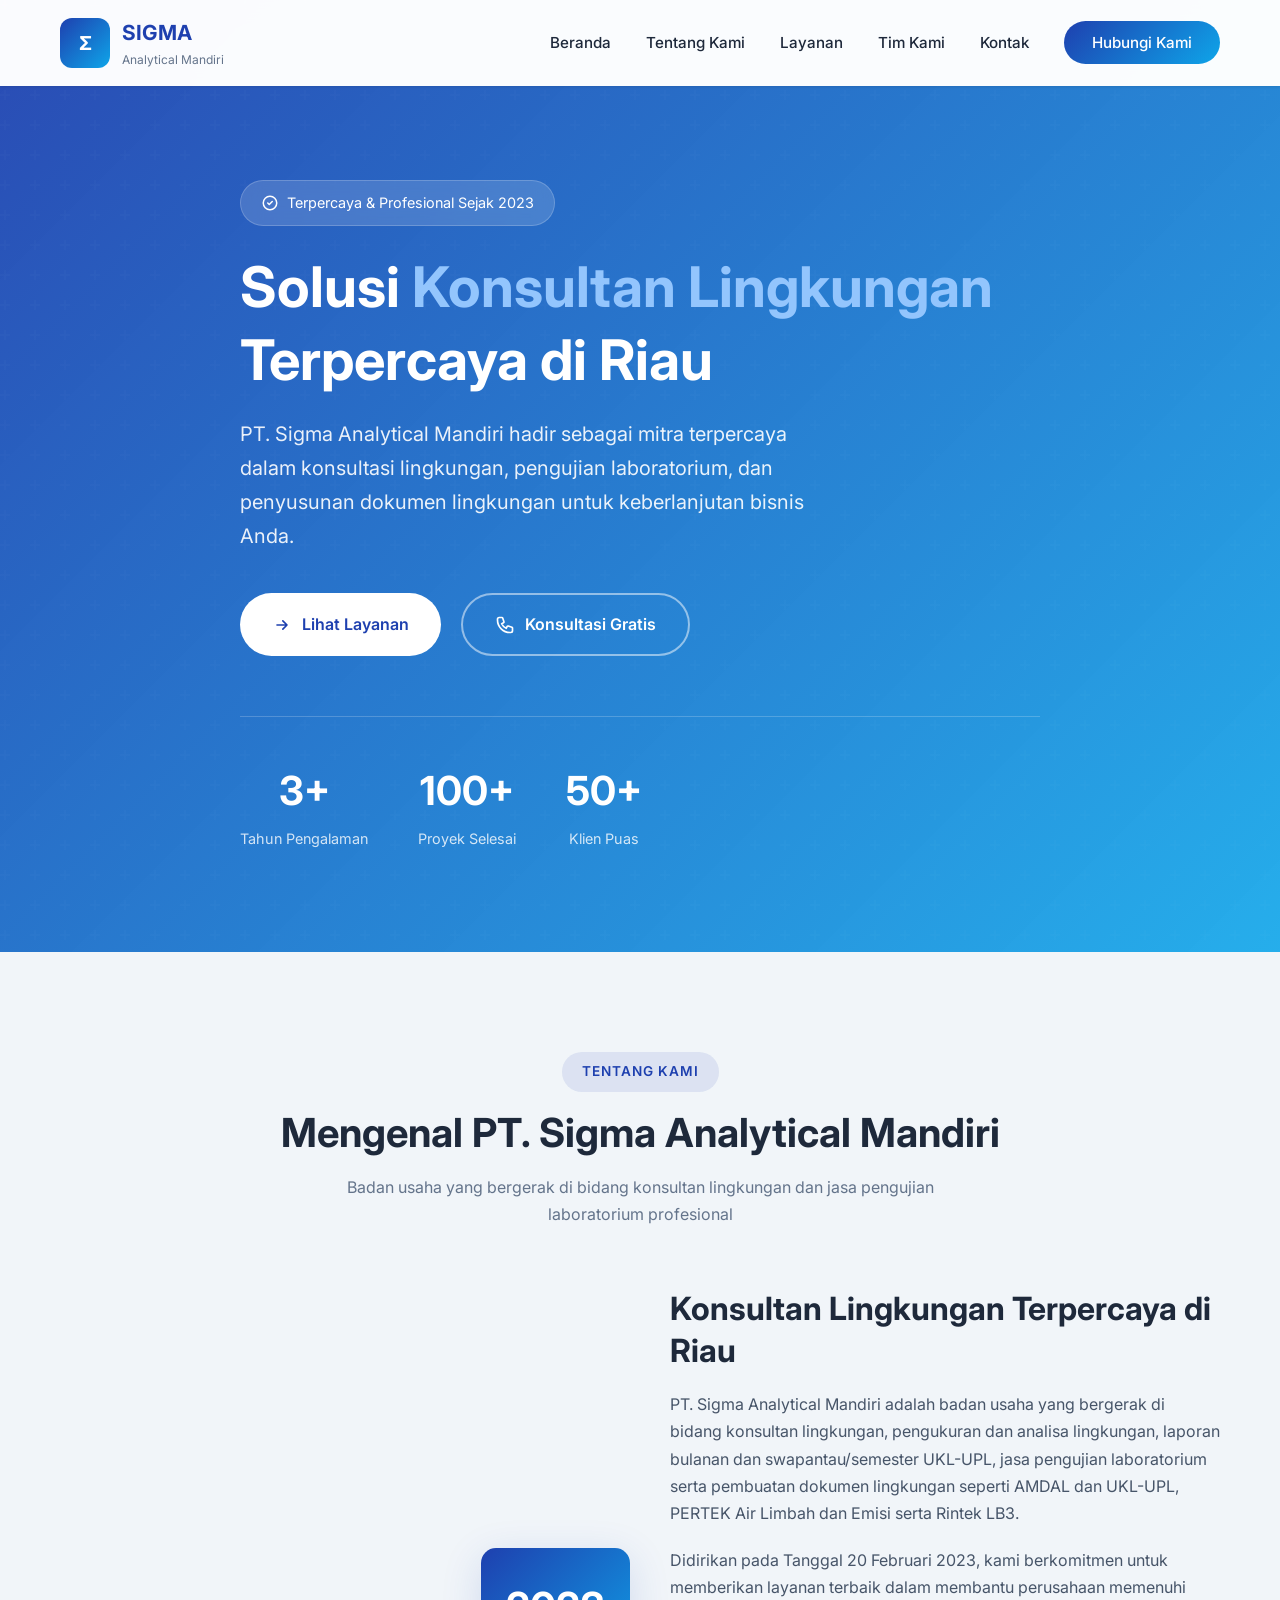
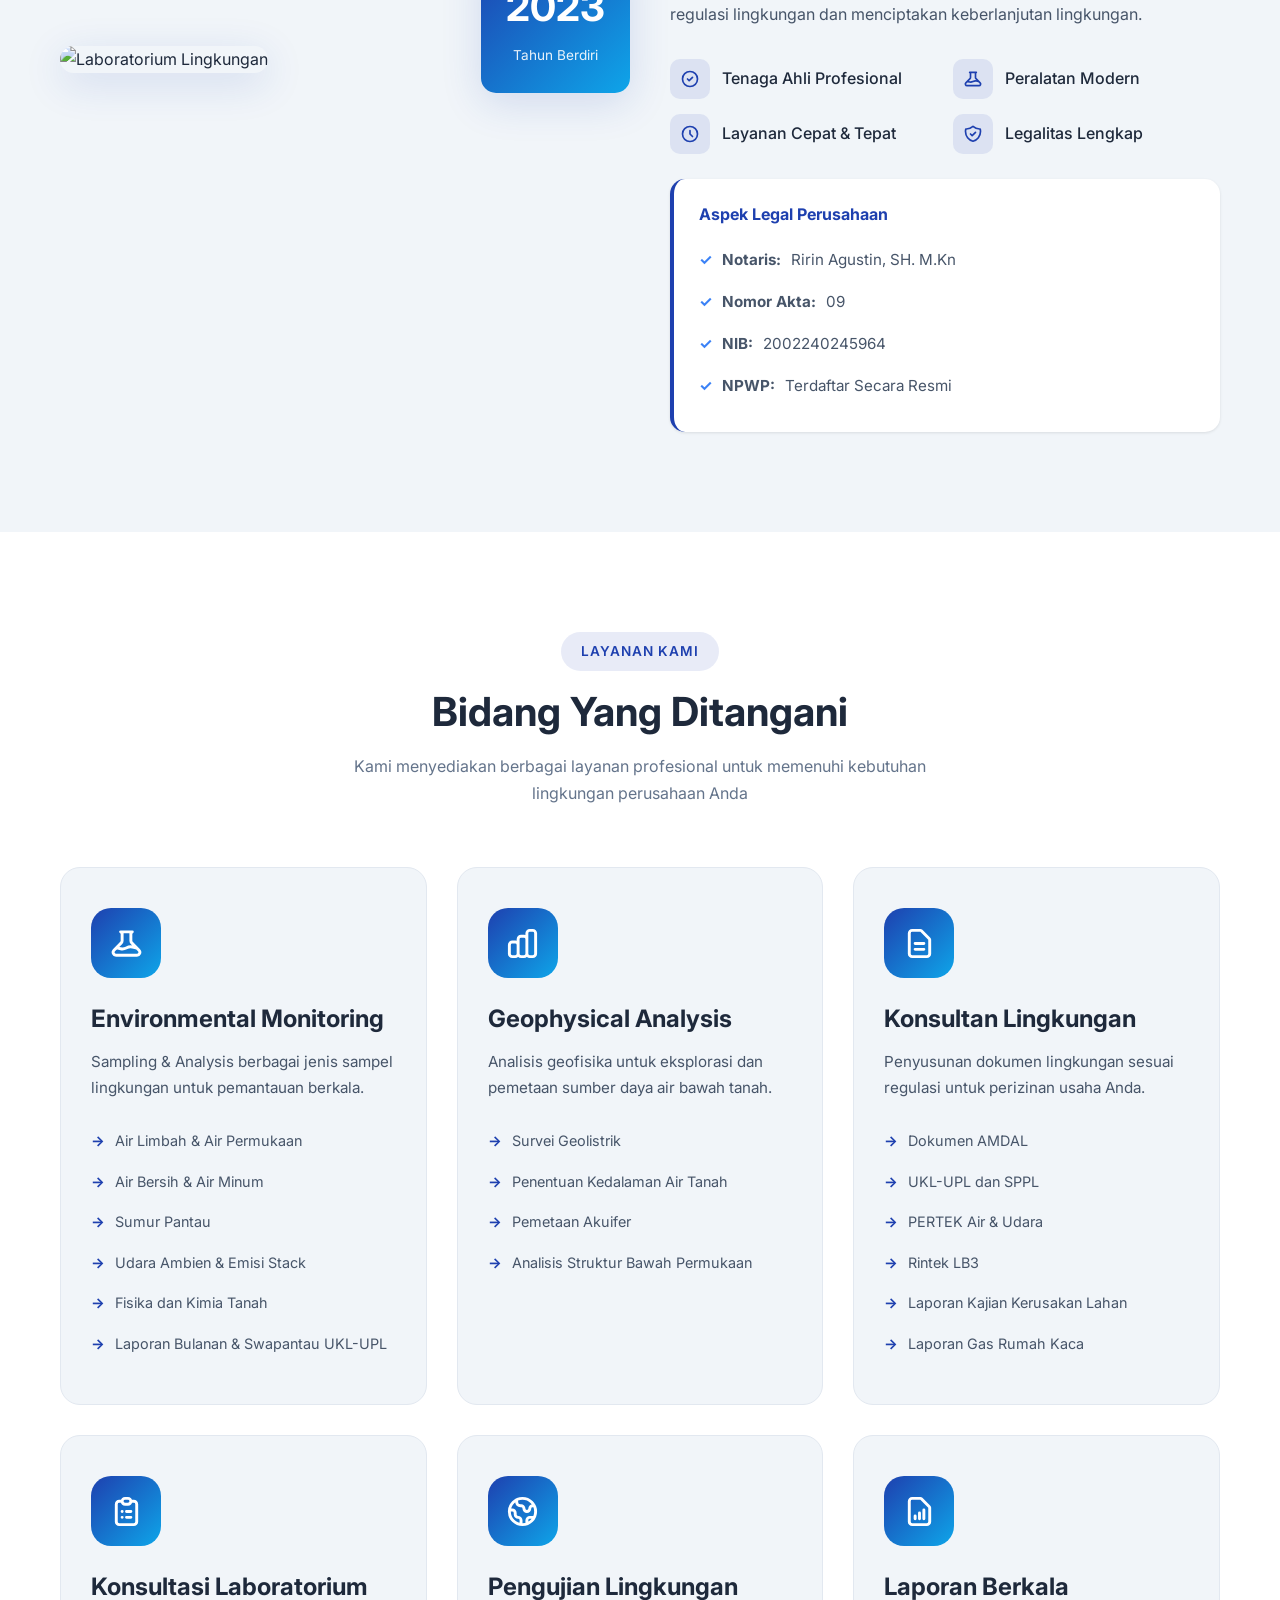
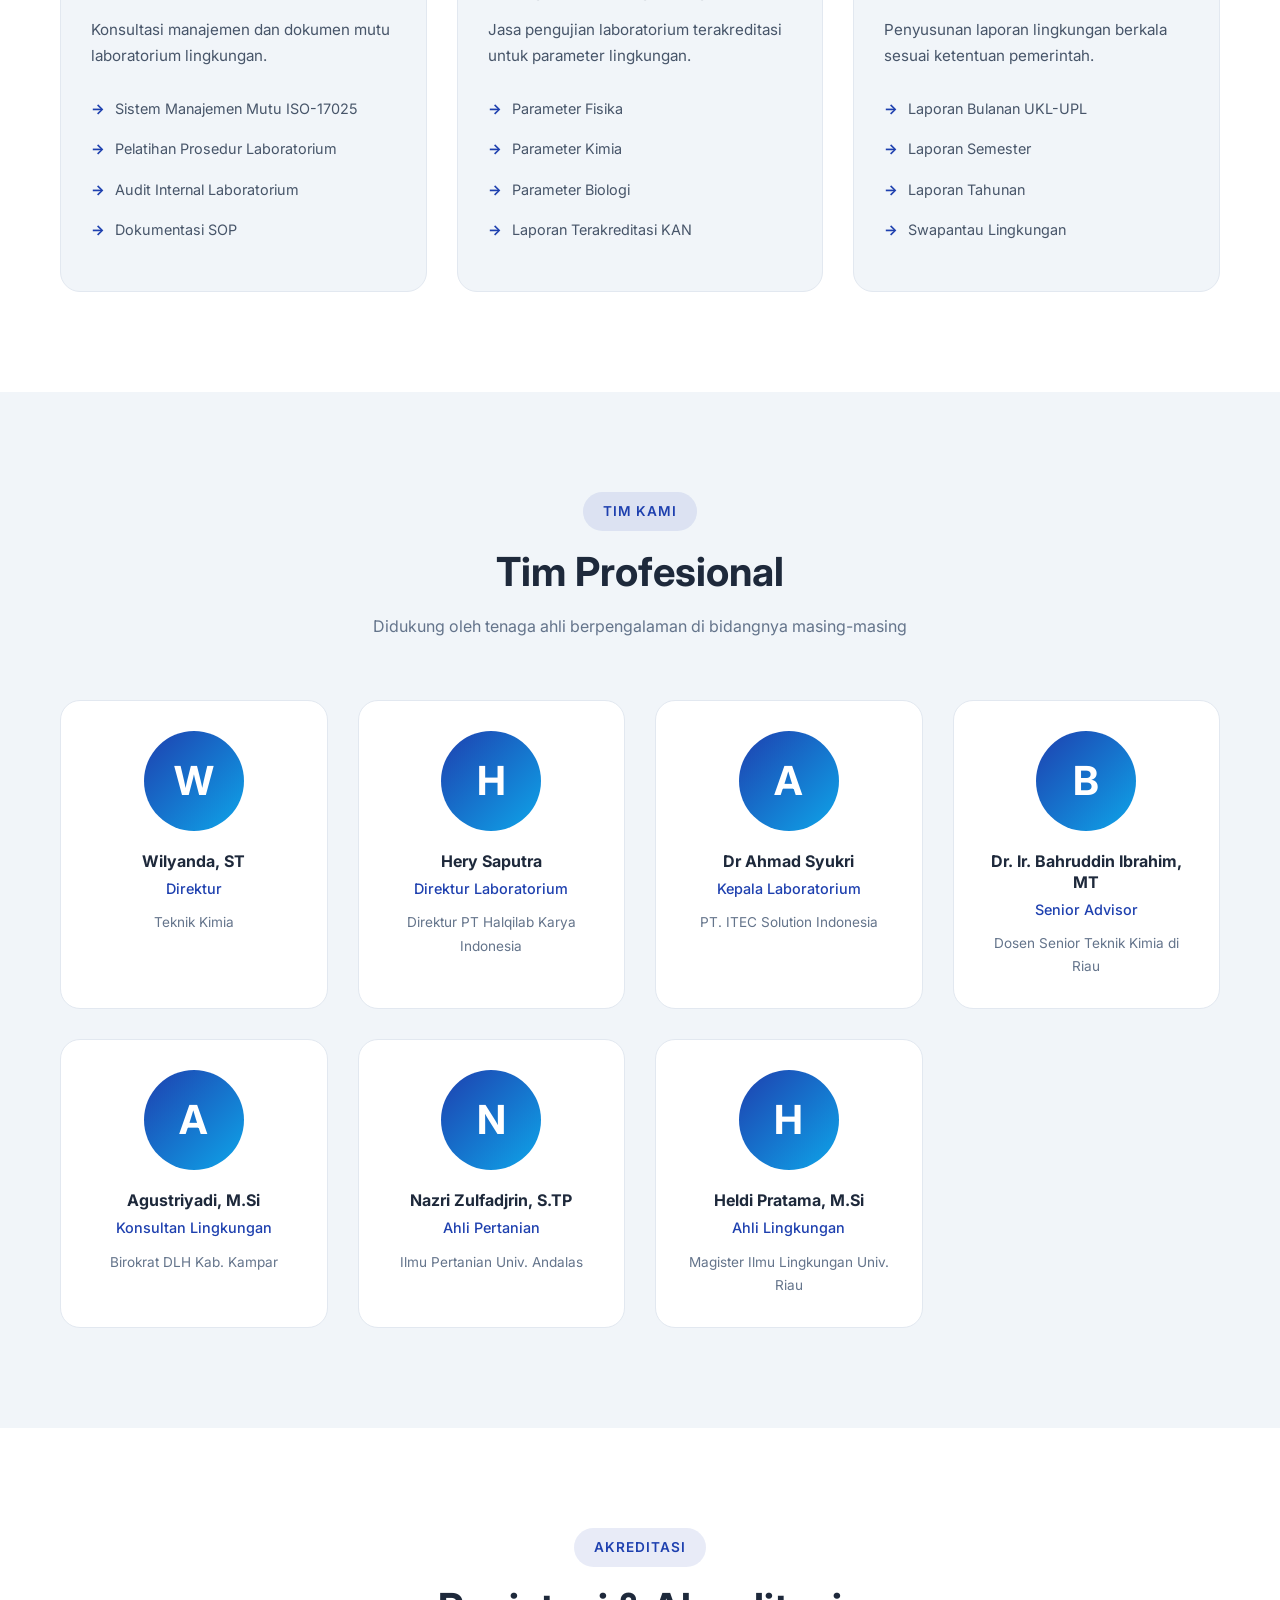
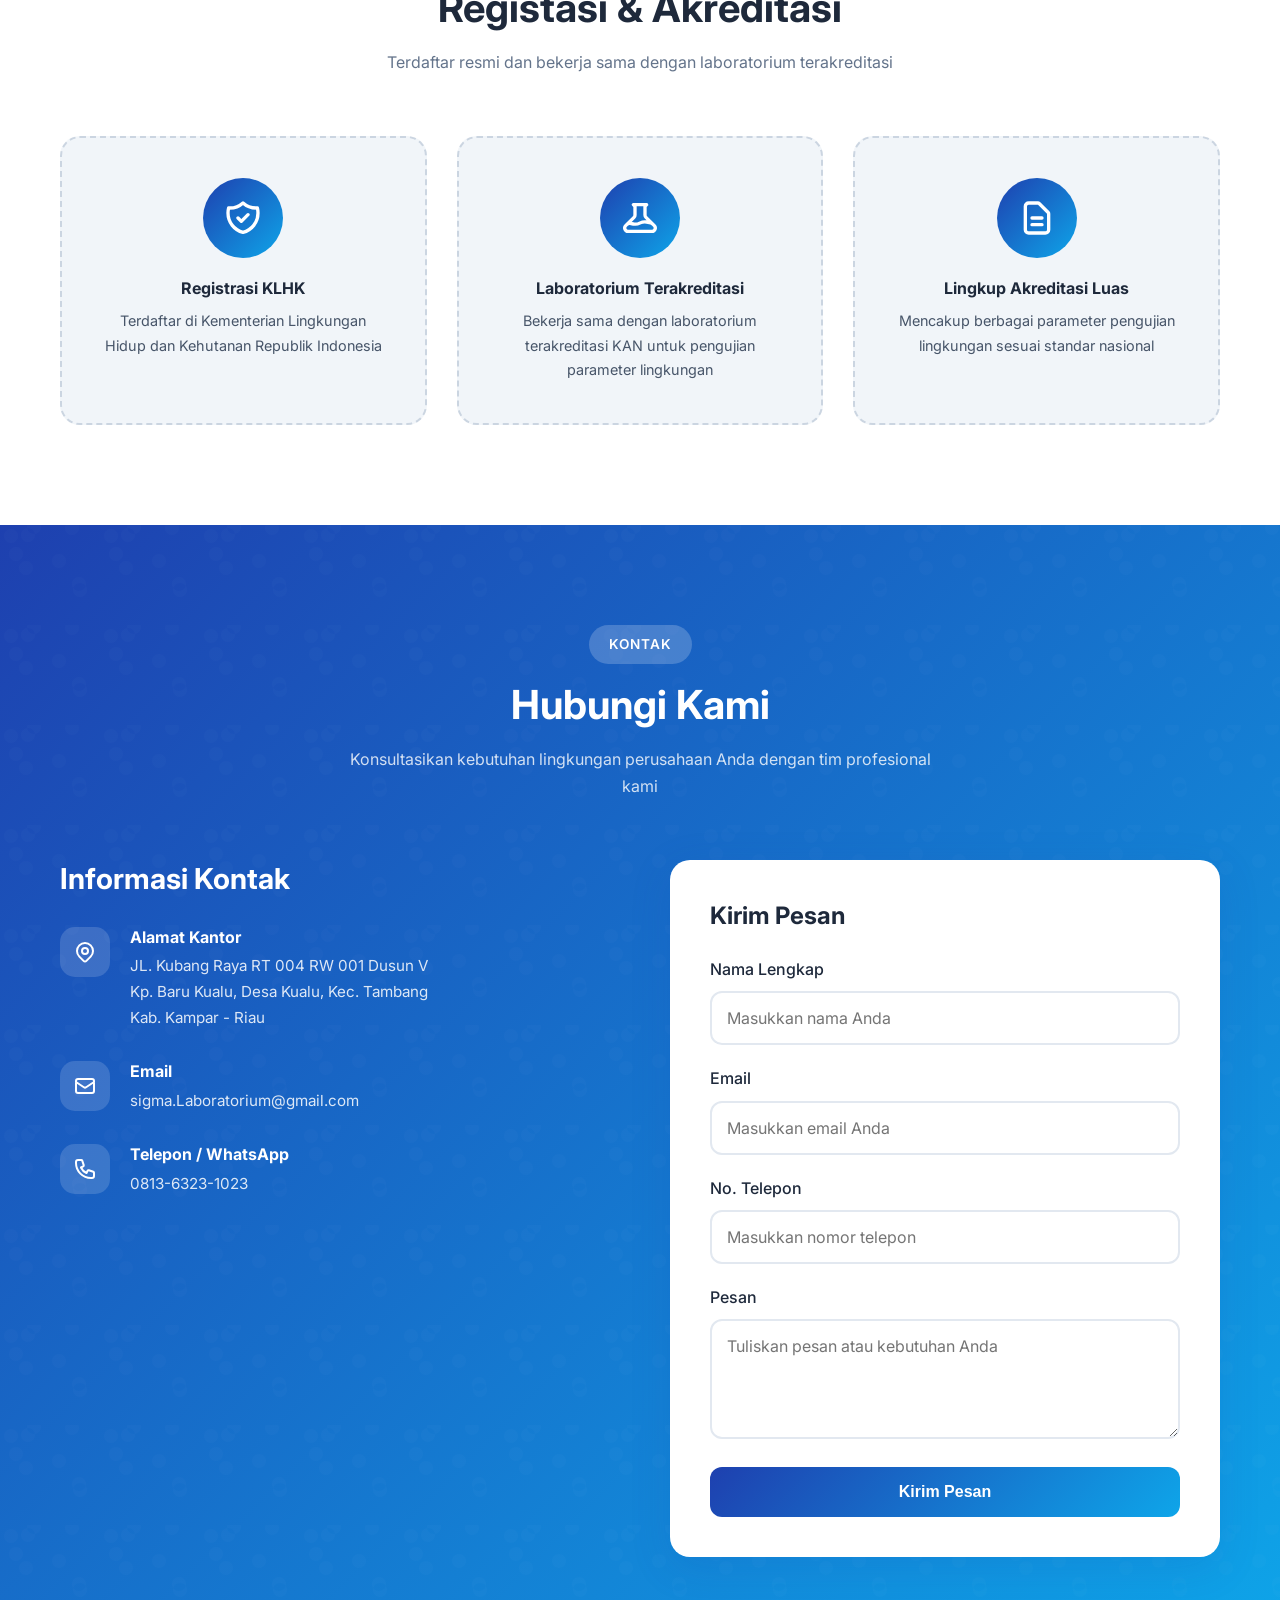
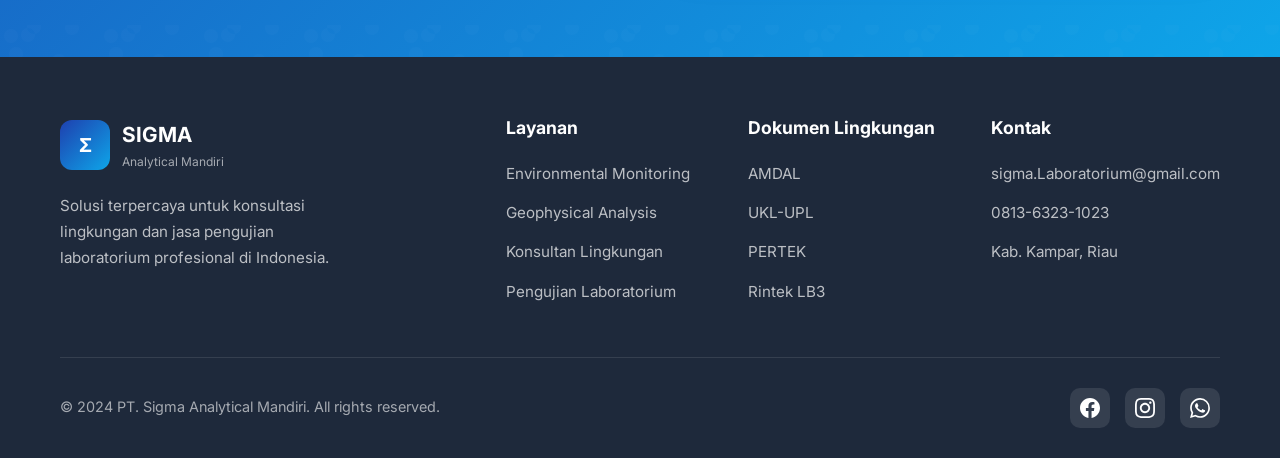
==== commit 325c8a14: "Update team role for Hery Saputra" ====
--- a/index.html
+++ b/index.html
@@ -298,7 +298,7 @@
                 <div class="team-card">
                     <div class="team-avatar">H</div>
                     <h4>Hery Saputra</h4>
-                    <p class="team-role">Konsultan Senior</p>
+                    <p class="team-role">Direktur Laboratorium</p>
                     <p class="team-expertise">Direktur PT Halqilab Karya Indonesia</p>
                 </div>
                 <div class="team-card">
@@ -561,4 +561,4 @@
         });
     </script>
 </body>
-</html>+</html>
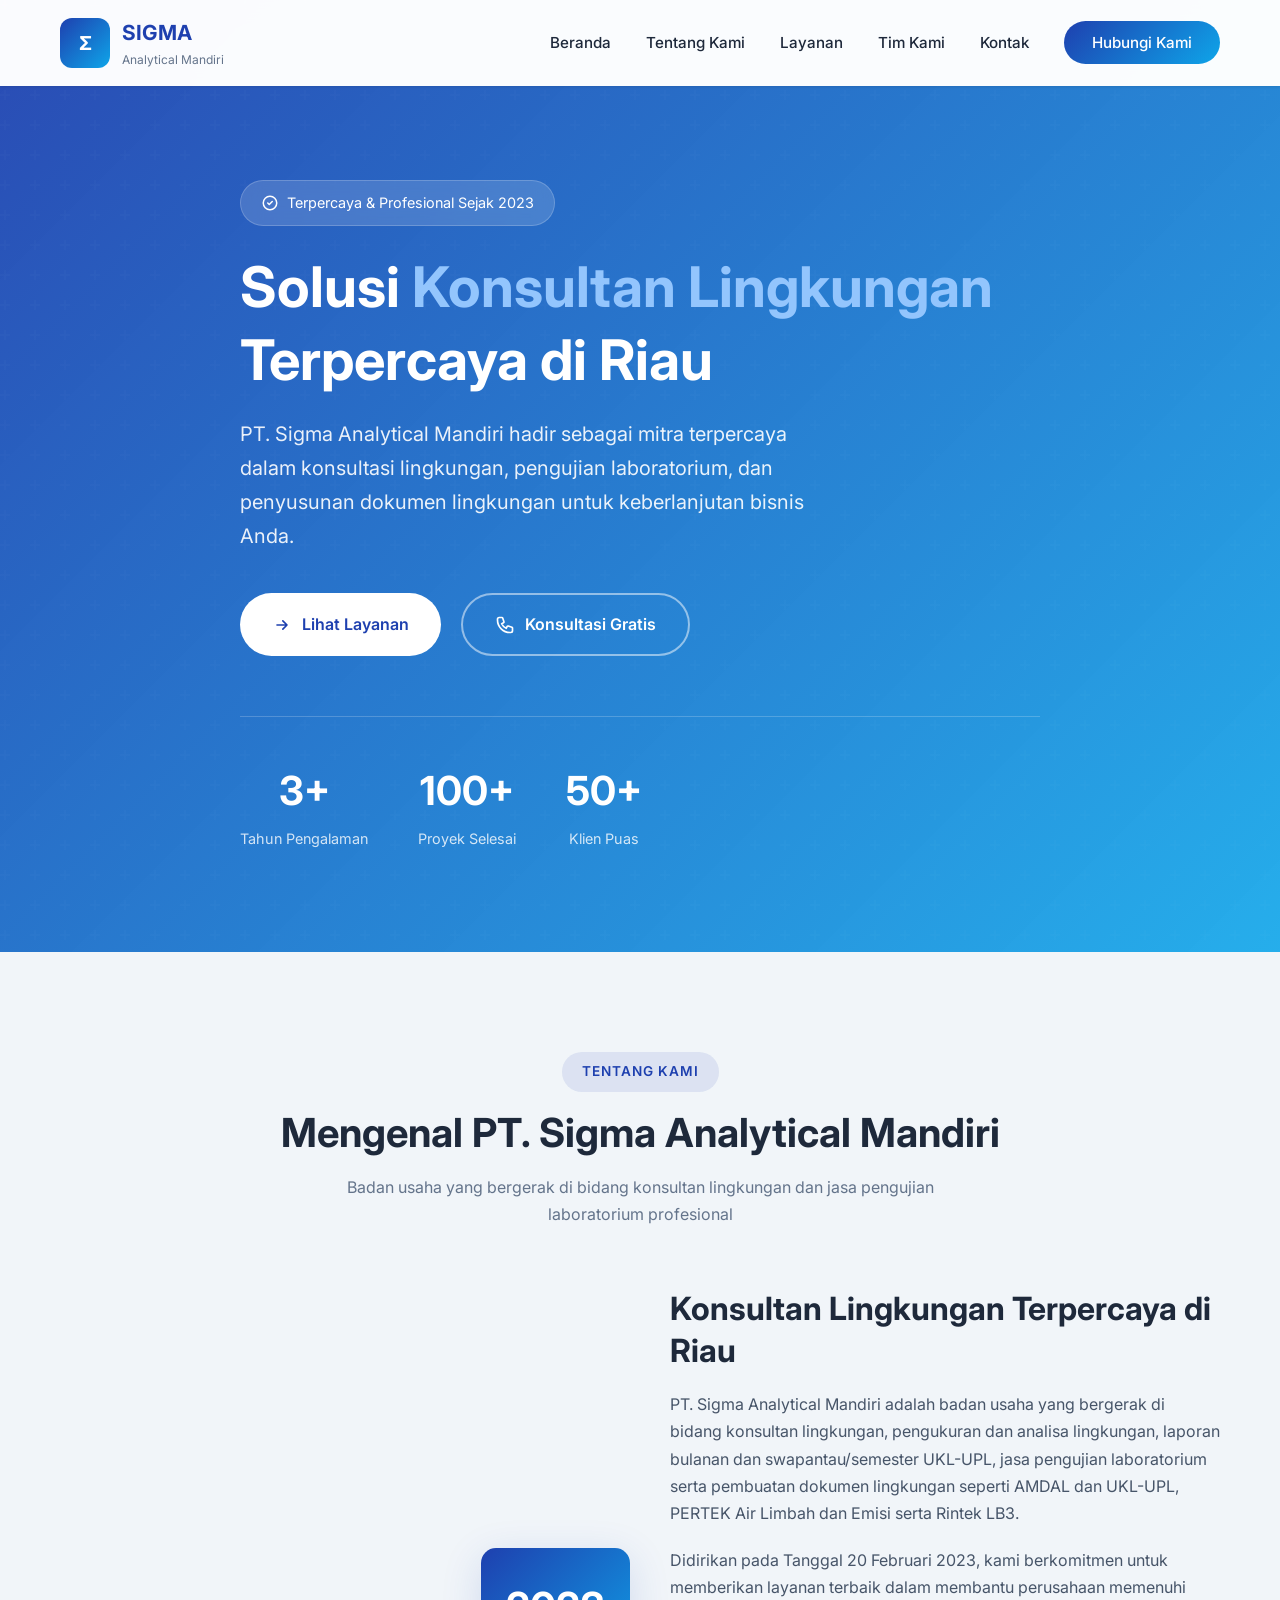
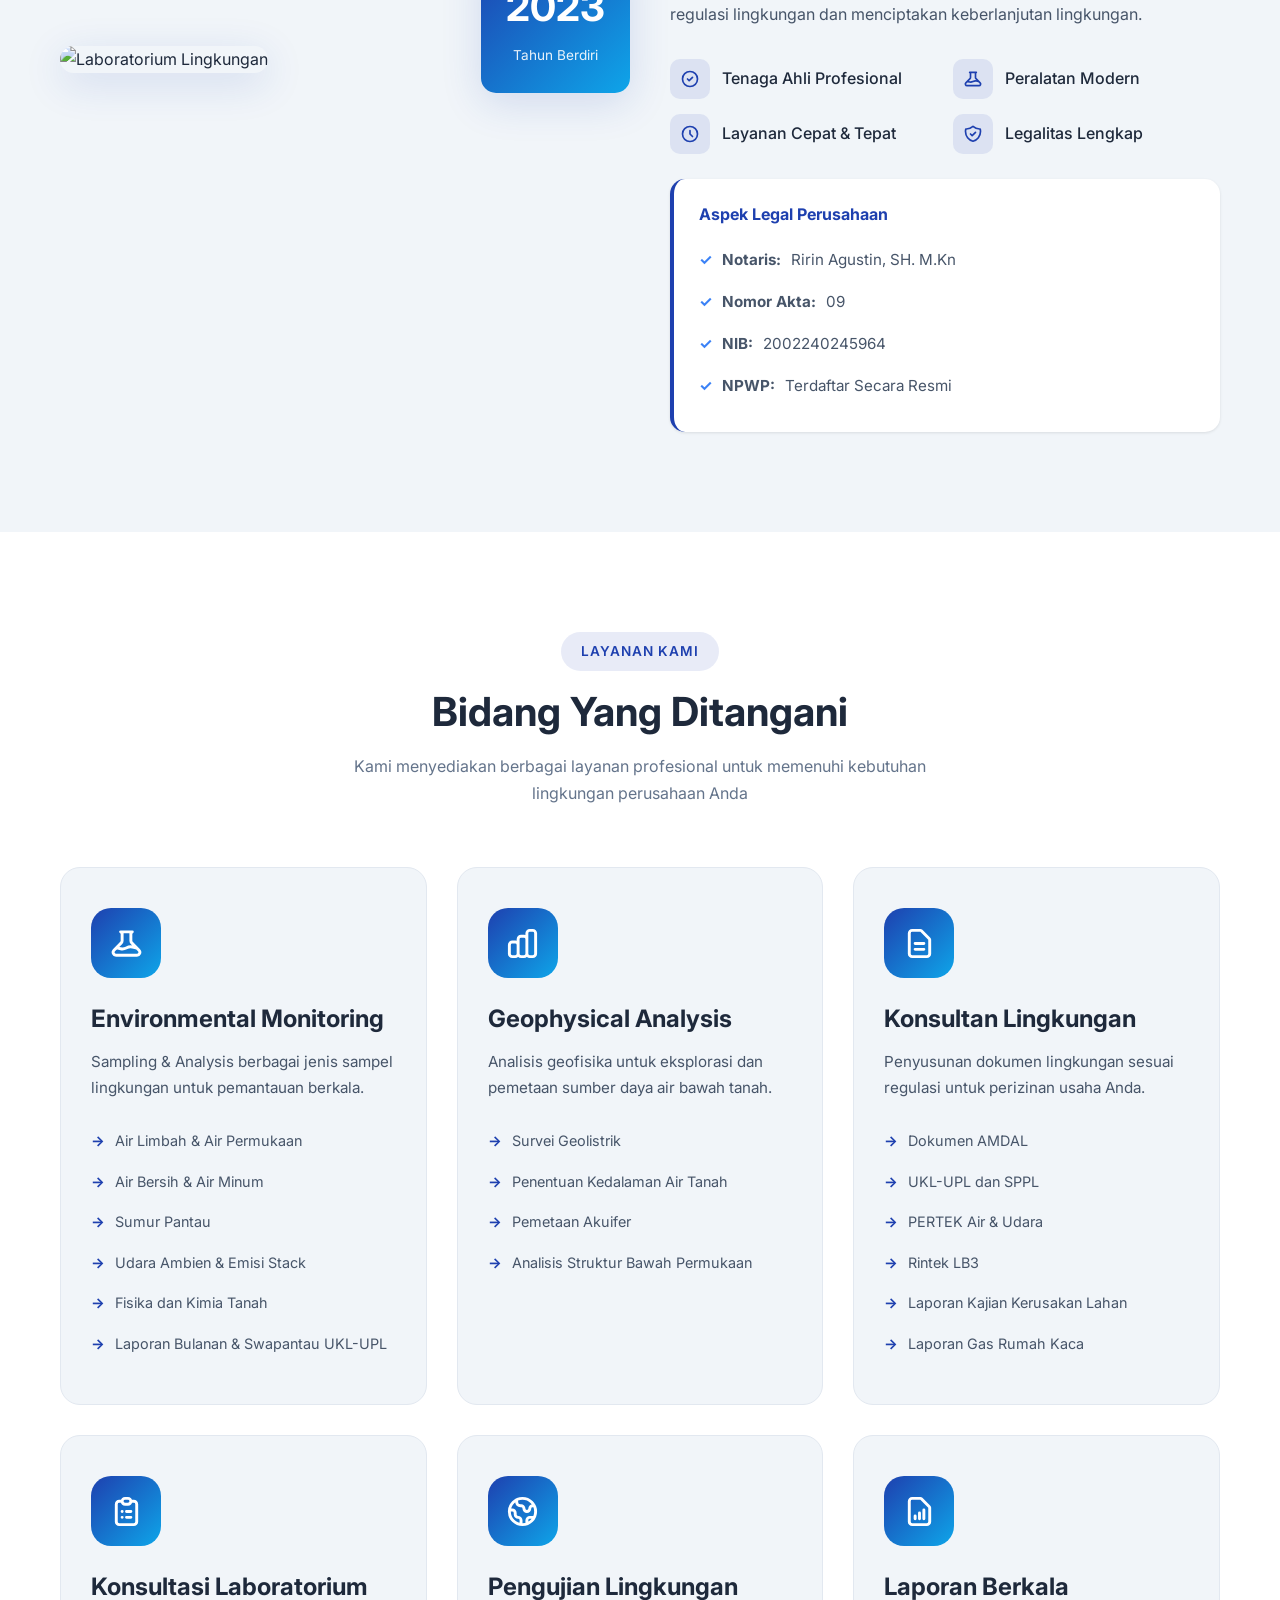
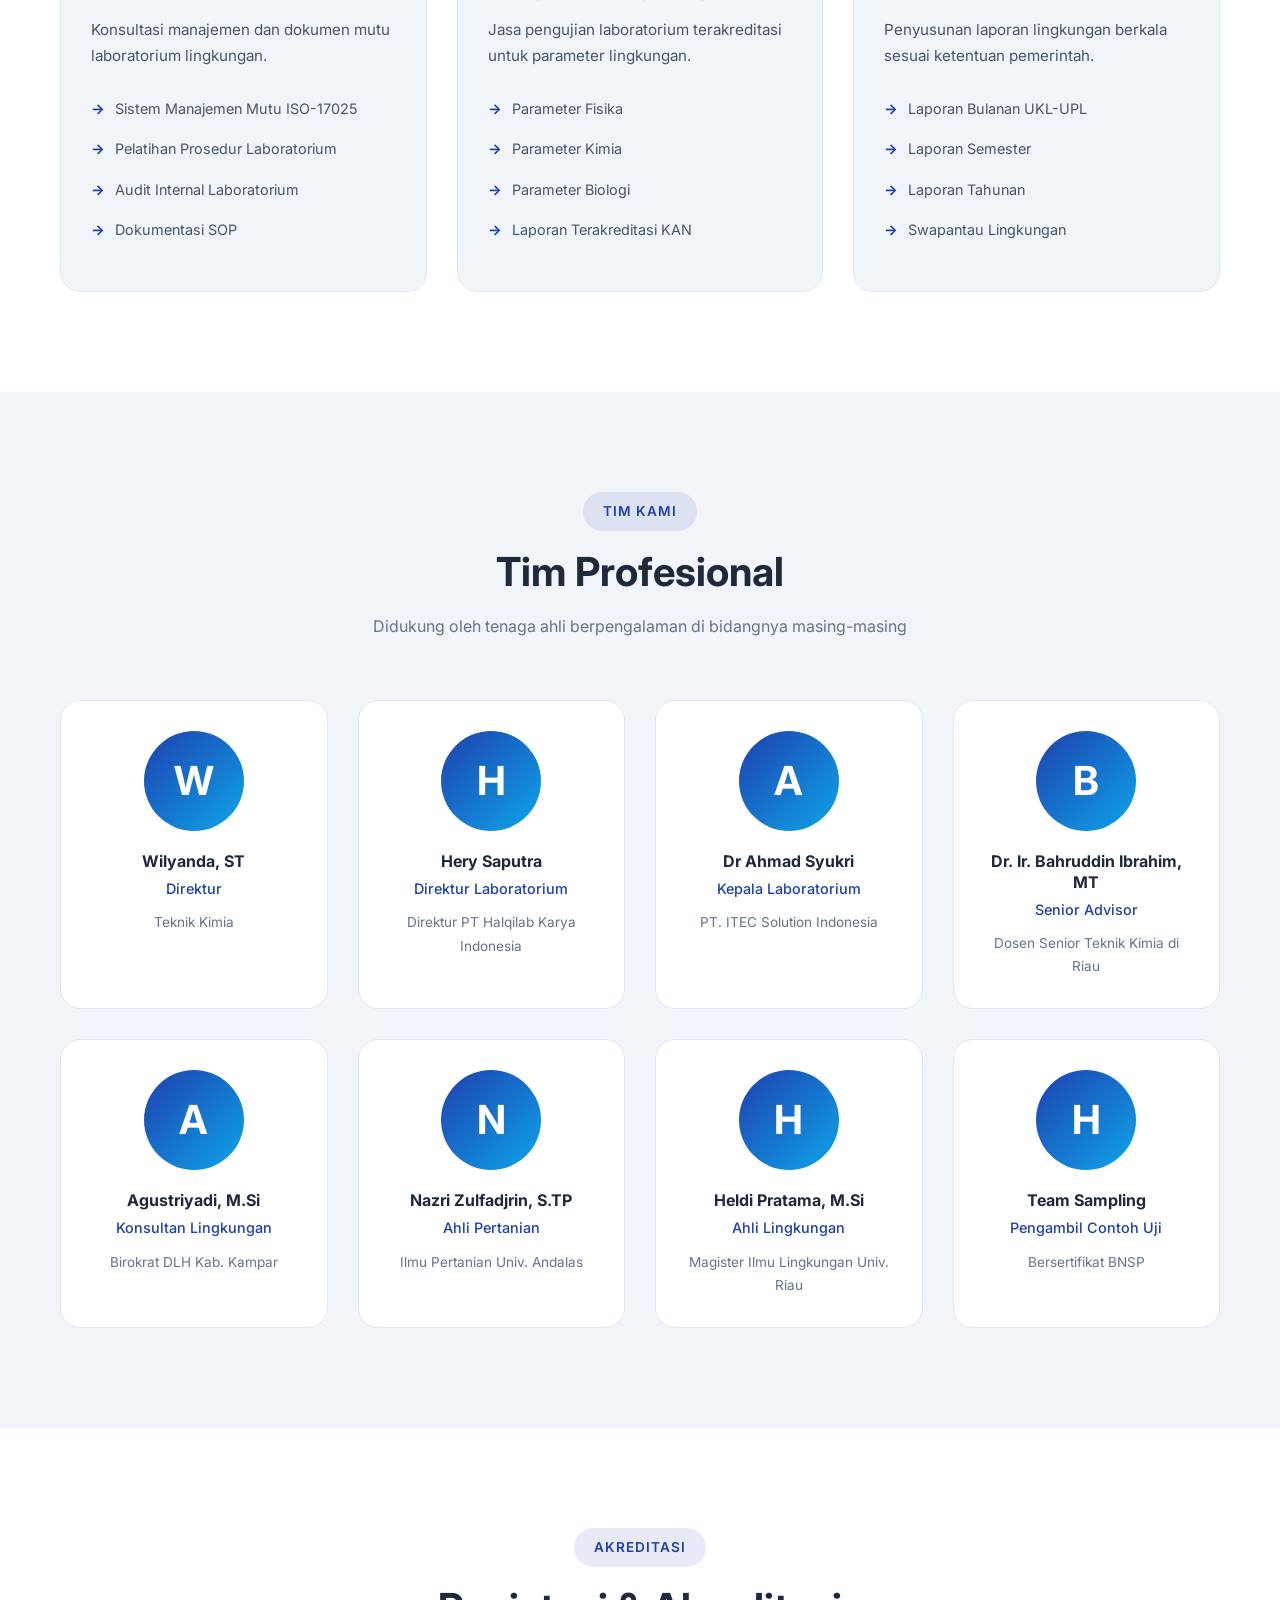
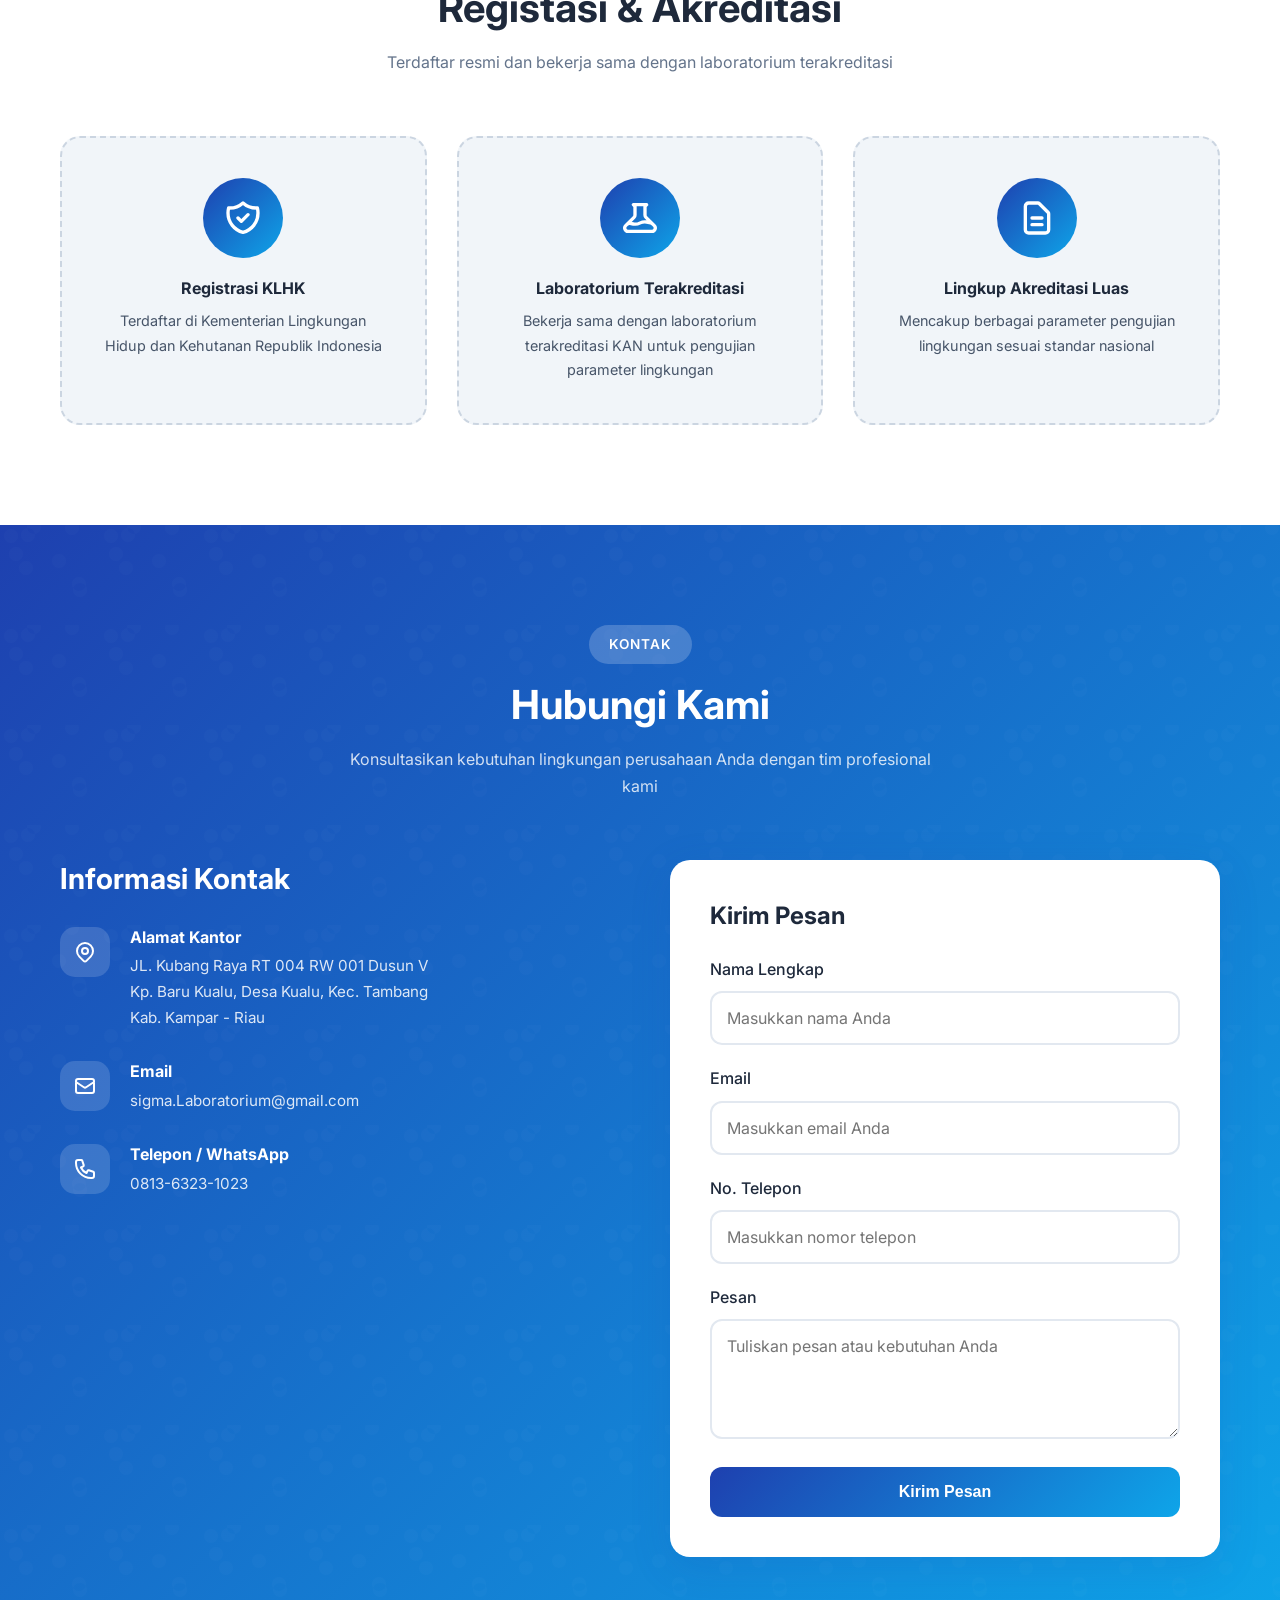
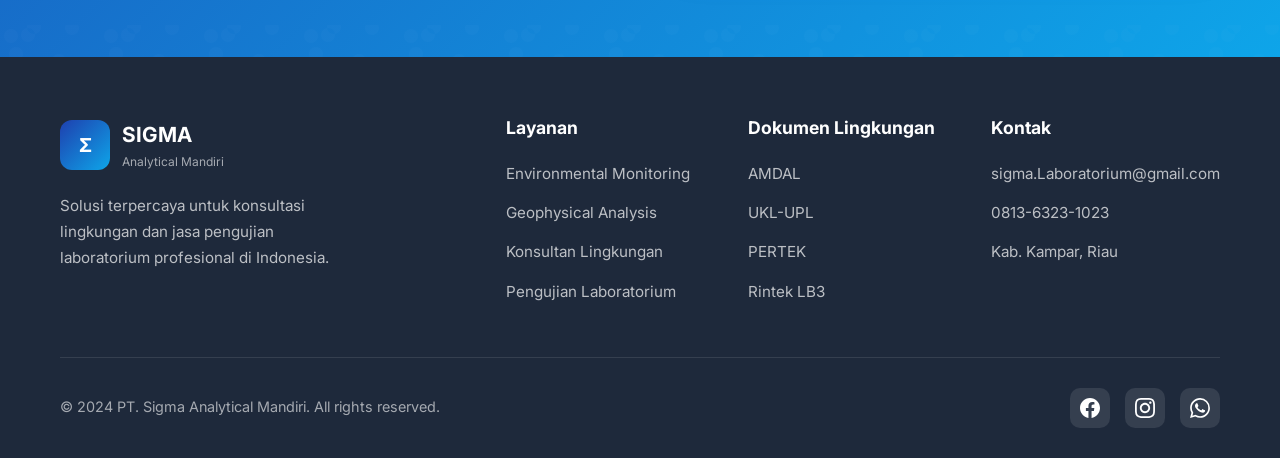
==== commit e3ef5e5a: "Add team card for Team Sampling" ====
--- a/index.html
+++ b/index.html
@@ -331,6 +331,12 @@
                     <p class="team-role">Ahli Lingkungan</p>
                     <p class="team-expertise">Magister Ilmu Lingkungan Univ. Riau</p>
                 </div>
+                <div class="team-card">
+                    <div class="team-avatar">H</div>
+                    <h4>Team Sampling</h4>
+                    <p class="team-role">Pengambil Contoh Uji</p>
+                    <p class="team-expertise">Bersertifikat BNSP</p>
+                </div>
             </div>
         </div>
     </section>
